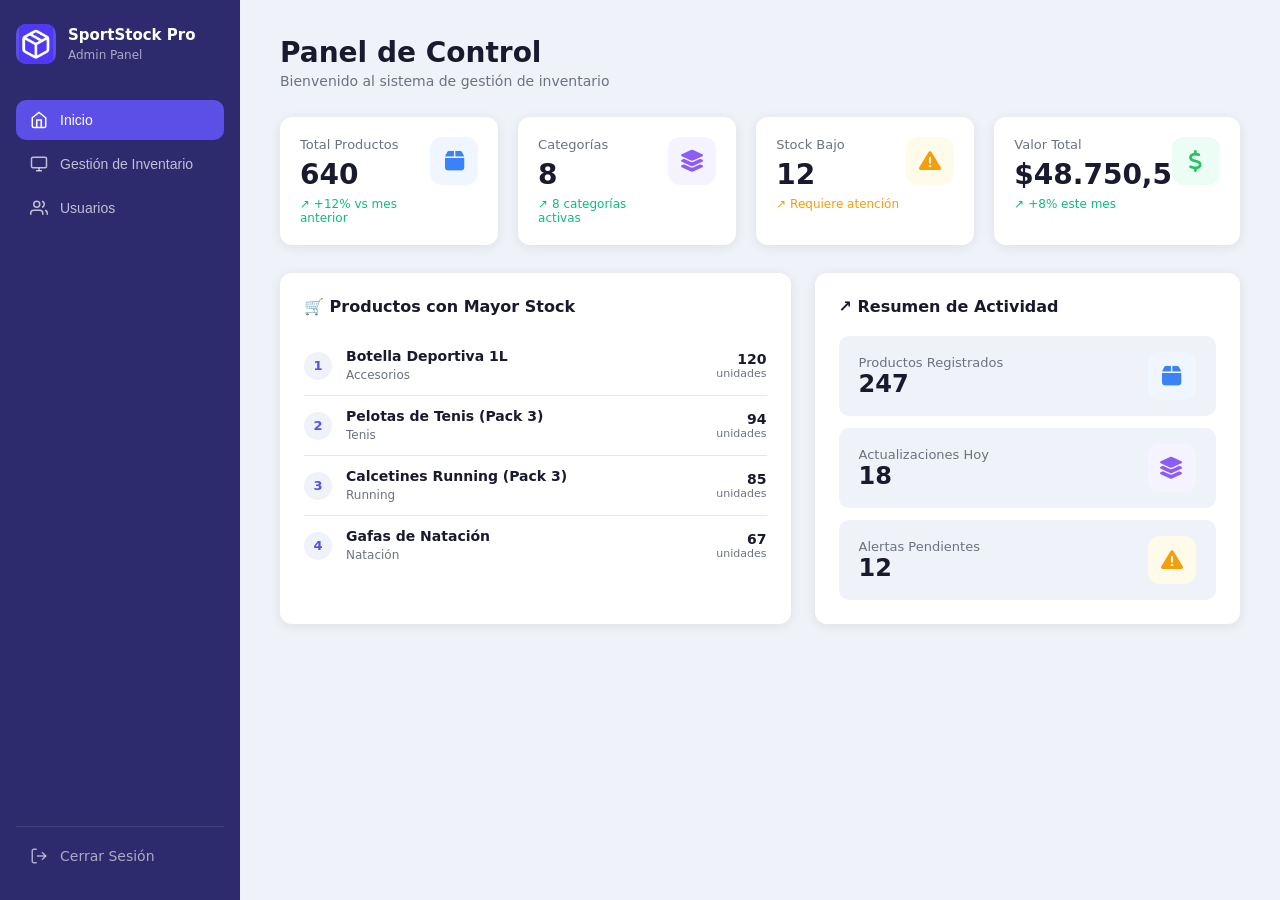
==== daniel proyecto/dashboard.html @ 7822aa2e "Reestructuración total del sistema y esquema de carpetas" ====
<!DOCTYPE html>
<html lang="es">
<head>
  <meta charset="UTF-8" />
  <meta name="viewport" content="width=device-width, initial-scale=1.0" />
  <title>SportStock Pro - Dashboard</title>
  <link rel="stylesheet" href="CSS/styles.css">
  <link rel="stylesheet" href="https://cdnjs.cloudflare.com/ajax/libs/font-awesome/6.5.0/css/all.min.css">
</head>
<body>

<div class="app">

  <!-- SIDEBAR -->
  <aside class="sidebar">
    <div class="sidebar-brand">
      <div class="brand-icon">
        <img src="assets/logo.png" alt="Logo">
      </div>
      <div>
        <h2>SportStock Pro</h2>
        <span>Admin Panel</span>
      </div>
    </div>

    <nav>
      <button class="nav-item active" id="nav-inicio" onclick="showPage('inicio')">
        <svg viewBox="0 0 24 24" fill="none" stroke="currentColor" stroke-width="2"><path d="M3 9l9-7 9 7v11a2 2 0 0 1-2 2H5a2 2 0 0 1-2-2z"/><polyline points="9 22 9 12 15 12 15 22"/></svg>
        Inicio
      </button>
      <button class="nav-item" id="nav-inventario" onclick="showPage('inventario')">
        <svg viewBox="0 0 24 24" fill="none" stroke="currentColor" stroke-width="2"><rect x="2" y="3" width="20" height="14" rx="2"/><line x1="8" y1="21" x2="16" y2="21"/><line x1="12" y1="17" x2="12" y2="21"/></svg>
        Gestión de Inventario
      </button>
      <button class="nav-item" id="nav-usuarios" onclick="showPage('usuarios')">
        <svg viewBox="0 0 24 24" fill="none" stroke="currentColor" stroke-width="2"><path d="M17 21v-2a4 4 0 0 0-4-4H5a4 4 0 0 0-4 4v2"/><circle cx="9" cy="7" r="4"/><path d="M23 21v-2a4 4 0 0 0-3-3.87"/><path d="M16 3.13a4 4 0 0 1 0 7.75"/></svg>
        Usuarios
      </button>
    </nav>

    <a href="index.html" class="sidebar-logout">
      <svg width="18" height="18" viewBox="0 0 24 24" fill="none" stroke="currentColor" stroke-width="2"><path d="M9 21H5a2 2 0 0 1-2-2V5a2 2 0 0 1 2-2h4"/><polyline points="16 17 21 12 16 7"/><line x1="21" y1="12" x2="9" y2="12"/></svg>
      Cerrar Sesión
    </a>
  </aside>

  <!-- MAIN -->
  <main class="main">

    <!-- ======================== PÁGINA: INICIO ======================== -->
    <div class="page active" id="page-inicio">
      <div class="page-header">
        <h1>Panel de Control</h1>
        <p>Bienvenido al sistema de gestión de inventario</p>
      </div>

      <!-- 4 tarjetas de estadísticas -->
      <div class="cards-row">

        <div class="stat-card">
          <div class="info">
            <p>Total Productos</p>
            <h2>640</h2>
            <div class="trend">↗ +12% vs mes anterior</div>
          </div>
          <div class="stat-icon blue">
            <i class="fa-solid fa-box"></i>
          </div>
        </div>

        <div class="stat-card">
          <div class="info">
            <p>Categorías</p>
            <h2>8</h2>
            <div class="trend">↗ 8 categorías activas</div>
          </div>
          <div class="stat-icon purple">
            <i class="fa-solid fa-layer-group"></i>
          </div>
        </div>

        <div class="stat-card">
          <div class="info">
            <p>Stock Bajo</p>
            <h2>12</h2>
            <div class="trend warn">↗ Requiere atención</div>
          </div>
          <div class="stat-icon orange">
            <i class="fa-solid fa-triangle-exclamation"></i>
          </div>
        </div>

        <div class="stat-card">
          <div class="info">
            <p>Valor Total</p>
            <h2>$48.750,5</h2>
            <div class="trend">↗ +8% este mes</div>
          </div>
          <div class="stat-icon green">
            <i class="fa-solid fa-dollar-sign"></i>
          </div>
        </div>

      </div>

      <!-- Parte inferior -->
      <div class="bottom-grid">

        <div class="card">
          <div class="card-title">🛒 Productos con Mayor Stock</div>
          <div class="product-row">
            <div class="rank">1</div>
            <div class="product-info"><strong>Botella Deportiva 1L</strong><span>Accesorios</span></div>
            <div class="product-qty">120<small>unidades</small></div>
          </div>
          <div class="product-row">
            <div class="rank">2</div>
            <div class="product-info"><strong>Pelotas de Tenis (Pack 3)</strong><span>Tenis</span></div>
            <div class="product-qty">94<small>unidades</small></div>
          </div>
          <div class="product-row">
            <div class="rank">3</div>
            <div class="product-info"><strong>Calcetines Running (Pack 3)</strong><span>Running</span></div>
            <div class="product-qty">85<small>unidades</small></div>
          </div>
          <div class="product-row">
            <div class="rank">4</div>
            <div class="product-info"><strong>Gafas de Natación</strong><span>Natación</span></div>
            <div class="product-qty">67<small>unidades</small></div>
          </div>
        </div>

        <div class="card">
          <div class="card-title">↗ Resumen de Actividad</div>
          <div class="activity-item">
            <div>
              <p class="label">Productos Registrados</p>
              <p class="value">247</p>
            </div>
            <div class="stat-icon blue">
              <i class="fa-solid fa-box"></i>
            </div>
          </div>
          <div class="activity-item">
            <div>
              <p class="label">Actualizaciones Hoy</p>
              <p class="value">18</p>
            </div>
            <div class="stat-icon purple">
              <i class="fa-solid fa-layer-group"></i>
            </div>
          </div>
          <div class="activity-item">
            <div>
              <p class="label">Alertas Pendientes</p>
              <p class="value">12</p>
            </div>
            <div class="stat-icon orange">
              <i class="fa-solid fa-triangle-exclamation"></i>
            </div>
          </div>
        </div>

      </div>
    </div>
    <!-- FIN PÁGINA INICIO -->

    <!-- ======================== PÁGINA: INVENTARIO ======================== -->
    <div class="page" id="page-inventario">
      <div class="page-header">
        <h1>Gestión de Inventario</h1>
        <p>Administra todos los productos del almacén deportivo</p>
      </div>

      <div class="toolbar">
        <div class="search-box">
          <svg width="16" height="16" viewBox="0 0 24 24" fill="none" stroke="#9CA3AF" stroke-width="2"><circle cx="11" cy="11" r="8"/><line x1="21" y1="21" x2="16.65" y2="16.65"/></svg>
          <input type="text" id="searchInput" placeholder="Buscar por código, nombre o categoría..." oninput="filterTable()" />
        </div>
        <button class="btn-add" onclick="openModal()">+ Registrar Artículo</button>
      </div>

      <div class="table-wrap">
        <table>
          <thead>
            <tr>
              <th>Código</th>
              <th>Nombre del Artículo</th>
              <th>Categoría</th>
              <th>Cantidad</th>
              <th>Precio</th>
              <th>Acciones</th>
            </tr>
          </thead>
          <tbody id="tableBody"></tbody>
        </table>
        <div class="table-footer" id="tableFooter">Mostrando 12 de 12 productos</div>
      </div>
    </div>
    <!-- FIN PÁGINA INVENTARIO -->

    <!-- ======================== PÁGINA: USUARIOS ======================== -->
    <div class="page" id="page-usuarios">
      <div class="page-header">
        <h1>Gestión de Usuarios</h1>
        <p>Administra los usuarios del sistema</p>
      </div>

      <div class="users-cards">
        <div class="user-stat">
          <div class="info"><p>Total Usuarios</p><h2 id="totalUsuarios">3</h2></div>
          <div class="stat-icon blue"><i class="fa-solid fa-user-group"></i></div>
        </div>
        <div class="user-stat">
          <div class="info"><p>Administradores</p><h2 id="totalAdmins">1</h2></div>
          <div class="stat-icon purple"><i class="fa-solid fa-shield"></i></div>
        </div>
        <div class="user-stat">
          <div class="info"><p>Usuarios Activos</p><h2 id="totalActivos">3</h2></div>
          <div class="stat-icon green"><i class="fa-solid fa-user-plus"></i></div>
        </div>
      </div>

      <div class="user-list-header">
        <h3>Lista de Usuarios</h3>
        <button class="btn-add" onclick="openUserModal()">👤 Agregar Usuario</button>
      </div>

      <div id="userList"></div>
    </div>
    <!-- FIN PÁGINA USUARIOS -->

  </main>
</div>

<!-- MODAL: REGISTRAR / EDITAR PRODUCTO -->
<div class="modal-overlay" id="modalOverlay">
  <div class="modal">
    <h2 id="modalTitle">Registrar Nuevo Artículo</h2>
    <div class="form-group">
      <label>Nombre del Producto <span class="required">*</span></label>
      <input type="text" id="mNombre" placeholder="Ej: Balón de Fútbol Profesional" />
    </div>
    <div class="form-group">
      <label>Categoría <span class="required">*</span></label>
      <select id="mCategoria">
        <option value="">Selecciona una categoría</option>
        <option>Fútbol</option>
        <option>Baloncesto</option>
        <option>Tenis</option>
        <option>Running</option>
        <option>Natación</option>
        <option>Gimnasio</option>
        <option>Ciclismo</option>
        <option>Accesorios</option>
      </select>
    </div>
    <div class="form-row">
      <div class="form-group">
        <label>Cantidad en Stock <span class="required">*</span></label>
        <input type="number" id="mCantidad" placeholder="0" min="0" />
      </div>
      <div class="form-group">
        <label>Precio Unitario <span class="required">*</span></label>
        <input type="number" id="mPrecio" placeholder="$ 0.00" min="0" step="0.01" />
      </div>
    </div>
    <div class="form-group">
      <label>Descripción</label>
      <textarea id="mDesc" placeholder="Describe las características del producto..."></textarea>
      <p class="hint">Opcional: Agrega detalles adicionales sobre el producto</p>
    </div>
    <div class="modal-actions">
      <button class="btn-save" id="btnGuardar" onclick="saveProduct()">Guardar Producto</button>
      <button class="btn-cancel" onclick="closeModal()">Cancelar</button>
    </div>
  </div>
</div>

<!-- MODAL: AGREGAR / EDITAR USUARIO -->
<div class="modal-overlay" id="userModalOverlay">
  <div class="modal">
    <h2 id="userModalTitle">Agregar Nuevo Usuario</h2>
    <div class="form-row">
      <div class="form-group">
        <label>Nombre Completo <span class="required">*</span></label>
        <input type="text" id="uNombre" placeholder="Ej: Ana Torres" />
      </div>
      <div class="form-group">
        <label>Correo Electrónico <span class="required">*</span></label>
        <input type="email" id="uEmail" placeholder="usuario@sportstock.com" />
      </div>
    </div>
    <div class="form-row">
      <div class="form-group">
        <label>Rol <span class="required">*</span></label>
        <select id="uRol">
          <option value="">Selecciona un rol</option>
          <option>Administrador</option>
          <option>Gerente</option>
          <option>Almacenista</option>
        </select>
      </div>
      <div class="form-group">
        <label>Estado <span class="required">*</span></label>
        <select id="uEstado">
          <option value="Activo">Activo</option>
          <option value="Inactivo">Inactivo</option>
        </select>
      </div>
    </div>
    <div class="modal-actions">
      <button class="btn-save" id="btnGuardarUsuario" onclick="saveUser()">Guardar Usuario</button>
      <button class="btn-cancel" onclick="closeUserModal()">Cancelar</button>
    </div>
  </div>
</div>

<!-- MODAL: CONFIRMAR ELIMINACIÓN DE PRODUCTO -->
<div class="modal-overlay" id="deleteModalOverlay">
  <div class="modal" style="max-width:420px; text-align:center;">
    <div style="font-size:48px; margin-bottom:16px;">🗑️</div>
    <h2 style="margin-bottom:8px;">¿Eliminar producto?</h2>
    <p id="deleteProductName" style="color:#6B7280; font-size:14px; margin-bottom:24px;"></p>
    <div class="modal-actions">
      <button class="btn-save" style="background:#EF4444;" onclick="confirmDelete()">Sí, eliminar</button>
      <button class="btn-cancel" onclick="closeDeleteModal()">Cancelar</button>
    </div>
  </div>
</div>

<!-- MODAL: CONFIRMAR ELIMINACIÓN DE USUARIO -->
<div class="modal-overlay" id="deleteUserModalOverlay">
  <div class="modal" style="max-width:420px; text-align:center;">
    <div style="font-size:48px; margin-bottom:16px;">👤</div>
    <h2 style="margin-bottom:8px;">¿Eliminar usuario?</h2>
    <p id="deleteUserName" style="color:#6B7280; font-size:14px; margin-bottom:24px;"></p>
    <div class="modal-actions">
      <button class="btn-save" style="background:#EF4444;" onclick="confirmDeleteUser()">Sí, eliminar</button>
      <button class="btn-cancel" onclick="closeDeleteUserModal()">Cancelar</button>
    </div>
  </div>
</div>

<script>

  const products = [
    { code:'FB001',  name:'Balón de Fútbol Profesional', cat:'Fútbol',     qty:45,  price:29.99  },
    { code:'FB002',  name:'Guantes de Portero',           cat:'Fútbol',     qty:23,  price:34.50  },
    { code:'BB001',  name:'Balón de Baloncesto Spalding', cat:'Baloncesto', qty:31,  price:42.00  },
    { code:'TN001',  name:'Raqueta de Tenis Wilson',      cat:'Tenis',      qty:15,  price:89.99  },
    { code:'RN001',  name:'Zapatillas Running Nike',      cat:'Running',    qty:58,  price:119.99 },
    { code:'NT001',  name:'Gafas de Natación',            cat:'Natación',   qty:67,  price:18.50  },
    { code:'GYM001', name:'Mancuernas 5kg (Par)',         cat:'Gimnasio',   qty:42,  price:24.99  },
    { code:'FB003',  name:'Espinilleras Profesionales',   cat:'Fútbol',     qty:38,  price:15.99  },
    { code:'CY001',  name:'Casco de Ciclismo',            cat:'Ciclismo',   qty:22,  price:54.99  },
    { code:'ACC001', name:'Botella Deportiva 1L',         cat:'Accesorios', qty:120, price:9.99   },
    { code:'RN002',  name:'Calcetines Running (Pack 3)',  cat:'Running',    qty:85,  price:12.50  },
    { code:'TN002',  name:'Pelotas de Tenis (Pack 3)',    cat:'Tenis',      qty:94,  price:8.99   },
  ];

  const users = [
    { name:'Carlos Méndez',  email:'carlos@sportstock.com', rol:'Administrador', estado:'Activo' },
    { name:'María González', email:'maria@sportstock.com',  rol:'Gerente',       estado:'Activo' },
    { name:'Juan Pérez',     email:'juan@sportstock.com',   rol:'Almacenista',   estado:'Activo' },
  ];

  let editProductIndex   = null;
  let editUserIndex      = null;
  let deleteProductIndex = null;
  let deleteUserIndex    = null;

  const catClass = {
    'Fútbol':'futbol', 'Baloncesto':'baloncesto', 'Tenis':'tenis',
    'Running':'running', 'Natación':'natacion', 'Gimnasio':'gimnasio',
    'Ciclismo':'ciclismo', 'Accesorios':'accesorios'
  };

  function qtyClass(q) {
    return q >= 50 ? 'green' : q >= 25 ? 'orange' : 'red';
  }

  function renderTable(data) {
    const tbody = document.getElementById('tableBody');
    tbody.innerHTML = data.map((p, i) => `
      <tr>
        <td class="code">${p.code}</td>
        <td>${p.name}</td>
        <td><span class="badge ${catClass[p.cat] || ''}">${p.cat}</span></td>
        <td><span class="qty ${qtyClass(p.qty)}">${p.qty} unidades</span></td>
        <td class="price">$${p.price.toFixed(2)}</td>
        <td class="actions">
          <button class="btn-icon" title="Editar" onclick="openEditModal(${i})">✏️</button>
          <button class="btn-icon" title="Eliminar" onclick="openDeleteModal(${i})">🗑️</button>
        </td>
      </tr>`).join('');
    document.getElementById('tableFooter').textContent =
      `Mostrando ${data.length} de ${products.length} productos`;
  }

  function filterTable() {
    const q = document.getElementById('searchInput').value.toLowerCase();
    renderTable(products.filter(p =>
      p.code.toLowerCase().includes(q) ||
      p.name.toLowerCase().includes(q) ||
      p.cat.toLowerCase().includes(q)
    ));
  }

  function renderUsers() {
    const list = document.getElementById('userList');
    list.innerHTML = users.map((u, i) => `
      <div class="user-card">
        <div class="avatar">${u.name.charAt(0)}</div>
        <div class="user-info">
          <strong>${u.name}</strong>
          <span>${u.email}</span>
        </div>
        <div class="tags">
          <span class="tag ${u.rol === 'Administrador' ? 'admin' : ''}">${u.rol}</span>
          <span class="tag ${u.estado === 'Activo' ? 'activo' : ''}">${u.estado}</span>
        </div>
        <div class="actions" style="margin-left:auto;">
          <button class="btn-icon" title="Editar usuario" onclick="openEditUserModal(${i})">✏️</button>
          <button class="btn-icon" title="Eliminar usuario" onclick="openDeleteUserModal(${i})">🗑️</button>
        </div>
      </div>`).join('');

    document.getElementById('totalUsuarios').textContent = users.length;
    document.getElementById('totalAdmins').textContent   = users.filter(u => u.rol === 'Administrador').length;
    document.getElementById('totalActivos').textContent  = users.filter(u => u.estado === 'Activo').length;
  }

  function showPage(page) {
    document.querySelectorAll('.page').forEach(p => p.classList.remove('active'));
    document.querySelectorAll('.nav-item').forEach(n => n.classList.remove('active'));
    document.getElementById('page-' + page).classList.add('active');
    document.getElementById('nav-' + page).classList.add('active');
  }

  function openModal() {
    editProductIndex = null;
    document.getElementById('modalTitle').textContent = 'Registrar Nuevo Artículo';
    document.getElementById('btnGuardar').textContent = 'Guardar Producto';
    ['mNombre','mCategoria','mCantidad','mPrecio','mDesc'].forEach(id => {
      document.getElementById(id).value = '';
    });
    document.getElementById('modalOverlay').classList.add('open');
  }

  function openEditModal(index) {
    editProductIndex = index;
    const p = products[index];
    document.getElementById('modalTitle').textContent   = 'Editar Artículo';
    document.getElementById('btnGuardar').textContent   = 'Actualizar Producto';
    document.getElementById('mNombre').value    = p.name;
    document.getElementById('mCategoria').value = p.cat;
    document.getElementById('mCantidad').value  = p.qty;
    document.getElementById('mPrecio').value    = p.price;
    document.getElementById('mDesc').value      = '';
    document.getElementById('modalOverlay').classList.add('open');
  }

  function closeModal() {
    document.getElementById('modalOverlay').classList.remove('open');
    editProductIndex = null;
  }

  function saveProduct() {
    const name  = document.getElementById('mNombre').value.trim();
    const cat   = document.getElementById('mCategoria').value;
    const qty   = parseInt(document.getElementById('mCantidad').value);
    const price = parseFloat(document.getElementById('mPrecio').value);
    if (!name || !cat || isNaN(qty) || isNaN(price)) {
      alert('Por favor completa todos los campos obligatorios.');
      return;
    }
    if (editProductIndex !== null) {
      products[editProductIndex] = { ...products[editProductIndex], name, cat, qty, price };
    } else {
      const code = cat.toUpperCase().substring(0,3) + String(products.length + 1).padStart(3,'0');
      products.push({ code, name, cat, qty, price });
    }
    renderTable(products);
    closeModal();
  }

  function openDeleteModal(index) {
    deleteProductIndex = index;
    document.getElementById('deleteProductName').textContent =
      `"${products[index].name}" será eliminado permanentemente.`;
    document.getElementById('deleteModalOverlay').classList.add('open');
  }

  function closeDeleteModal() {
    document.getElementById('deleteModalOverlay').classList.remove('open');
    deleteProductIndex = null;
  }

  function confirmDelete() {
    if (deleteProductIndex !== null) {
      products.splice(deleteProductIndex, 1);
      renderTable(products);
      closeDeleteModal();
    }
  }

  function openUserModal() {
    editUserIndex = null;
    document.getElementById('userModalTitle').textContent    = 'Agregar Nuevo Usuario';
    document.getElementById('btnGuardarUsuario').textContent = 'Guardar Usuario';
    ['uNombre','uEmail','uRol'].forEach(id => document.getElementById(id).value = '');
    document.getElementById('uEstado').value = 'Activo';
    document.getElementById('userModalOverlay').classList.add('open');
  }

  function openEditUserModal(index) {
    editUserIndex = index;
    const u = users[index];
    document.getElementById('userModalTitle').textContent    = 'Editar Usuario';
    document.getElementById('btnGuardarUsuario').textContent = 'Actualizar Usuario';
    document.getElementById('uNombre').value  = u.name;
    document.getElementById('uEmail').value   = u.email;
    document.getElementById('uRol').value     = u.rol;
    document.getElementById('uEstado').value  = u.estado;
    document.getElementById('userModalOverlay').classList.add('open');
  }

  function closeUserModal() {
    document.getElementById('userModalOverlay').classList.remove('open');
    editUserIndex = null;
  }

  function saveUser() {
    const name   = document.getElementById('uNombre').value.trim();
    const email  = document.getElementById('uEmail').value.trim();
    const rol    = document.getElementById('uRol').value;
    const estado = document.getElementById('uEstado').value;
    if (!name || !email || !rol) {
      alert('Por favor completa todos los campos obligatorios.');
      return;
    }
    if (editUserIndex !== null) {
      users[editUserIndex] = { name, email, rol, estado };
    } else {
      users.push({ name, email, rol, estado });
    }
    renderUsers();
    closeUserModal();
  }

  function openDeleteUserModal(index) {
    deleteUserIndex = index;
    document.getElementById('deleteUserName').textContent =
      `"${users[index].name}" será eliminado permanentemente.`;
    document.getElementById('deleteUserModalOverlay').classList.add('open');
  }

  function closeDeleteUserModal() {
    document.getElementById('deleteUserModalOverlay').classList.remove('open');
    deleteUserIndex = null;
  }

  function confirmDeleteUser() {
    if (deleteUserIndex !== null) {
      users.splice(deleteUserIndex, 1);
      renderUsers();
      closeDeleteUserModal();
    }
  }

  document.getElementById('modalOverlay').addEventListener('click', function(e) {
    if (e.target === this) closeModal();
  });
  document.getElementById('userModalOverlay').addEventListener('click', function(e) {
    if (e.target === this) closeUserModal();
  });
  document.getElementById('deleteModalOverlay').addEventListener('click', function(e) {
    if (e.target === this) closeDeleteModal();
  });
  document.getElementById('deleteUserModalOverlay').addEventListener('click', function(e) {
    if (e.target === this) closeDeleteUserModal();
  });

  renderTable(products);
  renderUsers();

</script>
</body>
</html>
---- daniel proyecto/CSS/styles.css ----
/* ===== VARIABLES ===== */
:root {
  --primary: #5B4FE8;
  --primary-dark: #3D35C0;
  --sidebar-bg: #2D2A6E;
  --bg: #F0F2FA;
  --white: #FFFFFF;
  --text: #1A1A2E;
  --text-muted: #6B7280;
  --border: #E5E7EB;
  --green: #10B981;
  --orange: #F59E0B;
  --red: #EF4444;
  --blue: #3B82F6;
  --purple: #8B5CF6;
  --radius: 12px;
  --shadow: 0 2px 12px rgba(0,0,0,0.08);
}

* { margin: 0; padding: 0; box-sizing: border-box; }

body {
  font-family: 'Segoe UI', system-ui, sans-serif;
  background: var(--bg);
  color: var(--text);
  min-height: 100vh;
  display: flex;
  flex-direction: column;
}

/* ===== LOGIN ===== */
.login-page {
    min-height: 100vh; /* Asegura que use toda la pantalla */
    display: flex;
    flex-direction: column; /* Alinea recuadro y footer en columna */
    justify-content: center; 
    align-items: center;
    background: linear-gradient(135deg, #E8EAFB, #F0F2FA);
    padding: 20px 0; /* Evita que el footer toque los bordes en pantallas pequeñas */
}

.login-card {
    background: var(--white);
    border-radius: 20px;
    padding: 48px 40px 36px;
    width: 100%;
    max-width: 460px;
    box-shadow: 0 8px 40px rgba(91, 79, 232, 0.12);
    text-align: center;
    margin-bottom: 20px; /* Espacio fijo entre el cuadro y el footer */
}

/* --- LOGIN LOGO (Específico para el login) --- */
.login-logo {
    width: 64px;
    height: 64px;
    background-color: var(--primary);
    border-radius: 16px;
    display: flex;
    align-items: center;
    justify-content: center;
    margin: 0 auto 20px;
    overflow: hidden;
}

.login-logo img {
    width: 70%; /* Ajusta el icono dentro del cuadro morado */
    height: 70%;
    object-fit: contain;
}

/* --- SIDEBAR BRAND (Específico para el dashboard) --- */
.brand-icon {
    width: 40px;
    height: 40px;
    display: flex;
    align-items: center;
    justify-content: center;
    overflow: hidden;
}

.brand-icon img {
    width: 100%;
    height: 100%;
    object-fit: contain;
}
-card .subtitle { color: var(--text-muted); font-size: 14px; margin-bottom: 32px; }

.forgot-link {
  display: block;
  margin-top: 16px;
  color: var(--primary);
  font-size: 14px;
  font-weight: 500;
  text-decoration: none;
}
.forgot-link:hover { text-decoration: underline; }

.login-footer {
    text-align: center;
    color: rgba(107, 114, 128, 0.5); /* Marca de agua profesional */
    font-size: 12px;
    font-weight: 400;
    margin-top: 10px;
    padding-bottom: 20px;
    width: 100%;
    letter-spacing: 0.5px;
    pointer-events: none;
}
/* ===== FORMS (shared) ===== */
.form-group { text-align: left; margin-bottom: 20px; }
.form-group label { display: block; font-size: 14px; font-weight: 500; margin-bottom: 8px; }

.form-group input,
.modal .form-group select,
.modal .form-group textarea {
  width: 100%;
  padding: 12px 16px;
  border: 1.5px solid var(--border);
  border-radius: var(--radius);
  font-size: 15px;
  background: #F9FAFB;
  outline: none;
  transition: border-color 0.2s;
  font-family: inherit;
}
.form-group input:focus,
.modal .form-group select:focus,
.modal .form-group textarea:focus { border-color: var(--primary); background: white; }

.modal .form-group label { font-size: 13px; font-weight: 600; margin-bottom: 6px; }
.modal .form-group input,
.modal .form-group select,
.modal .form-group textarea { padding: 11px 14px; font-size: 14px; border-radius: 10px; }
.modal .form-group textarea { resize: vertical; min-height: 100px; }
.modal .form-group .hint { font-size: 12px; color: var(--text-muted); margin-top: 4px; }
.required { color: red; }

/* ===== BUTTONS (shared base) ===== */
.btn-primary, .btn-add, .btn-save {
  display: flex; align-items: center; justify-content: center;
  gap: 8px;
  background: var(--primary);
  color: white;
  border: none;
  border-radius: var(--radius);
  font-size: 14px;
  font-weight: 600;
  cursor: pointer;
  transition: background 0.2s;
  white-space: nowrap;
}
.btn-primary:hover, .btn-add:hover, .btn-save:hover { background: var(--primary-dark); }
.btn-primary { width: 100%; padding: 14px; font-size: 16px; }
.btn-primary:active { transform: scale(0.99); }
.btn-add { padding: 11px 20px; }
.btn-save { flex: 1; padding: 13px; font-size: 15px; }

.btn-cancel {
  flex: 1; padding: 13px;
  background: white; color: var(--text);
  border: 1.5px solid var(--border);
  border-radius: var(--radius);
  font-size: 15px; font-weight: 600;
  cursor: pointer;
  transition: background 0.2s;
}
.btn-cancel:hover { background: #F9FAFB; }

/* ===== DASHBOARD LAYOUT ===== */
.app { display: flex; min-height: 100vh; }

/* SIDEBAR */
.sidebar {
  width: 240px;
  background: var(--sidebar-bg);
  color: white;
  display: flex;
  flex-direction: column;
  padding: 24px 16px;
  position: fixed;
  top: 0; left: 0; bottom: 0;
  z-index: 100;
}

.sidebar-brand {
  display: flex; align-items: center; gap: 12px;
  margin-bottom: 36px;
}
.sidebar-brand .brand-icon {
  width: 40px; height: 40px;
  background: var(--primary);
  border-radius: 10px;
  display: flex; align-items: center; justify-content: center;
  font-size: 18px;
}
.sidebar-brand h2 { font-size: 15px; font-weight: 700; }
.sidebar-brand span { font-size: 12px; opacity: 0.6; }

.sidebar nav { flex: 1; }

.nav-item {
  display: flex; align-items: center; gap: 12px;
  padding: 11px 14px;
  border-radius: 10px;
  color: rgba(255,255,255,0.7);
  text-decoration: none;
  font-size: 14px; font-weight: 500;
  cursor: pointer;
  transition: all 0.2s;
  margin-bottom: 4px;
  border: none; background: none;
  width: 100%; text-align: left;
}
.nav-item:hover { background: rgba(255,255,255,0.1); color: white; }
.nav-item.active { background: var(--primary); color: white; }
.nav-item svg { width: 18px; height: 18px; flex-shrink: 0; }

.sidebar-logout {
  display: flex; align-items: center; gap: 12px;
  padding: 11px 14px;
  color: rgba(255,255,255,0.6);
  font-size: 14px; cursor: pointer;
  border-top: 1px solid rgba(255,255,255,0.1);
  padding-top: 20px; margin-top: 8px;
  text-decoration: none;
  transition: color 0.2s;
}
.sidebar-logout:hover { color: white; }

/* MAIN */
.main { margin-left: 240px; flex: 1; padding: 36px 40px; }

.page-header { margin-bottom: 28px; }
.page-header h1 { font-size: 28px; font-weight: 700; }
.page-header p { color: var(--text-muted); font-size: 14px; margin-top: 4px; }

/* ===== STAT CARDS (shared) ===== */
.cards-row {
  display: grid;
  grid-template-columns: repeat(4, 1fr);
  gap: 20px;
  margin-bottom: 28px;
}

.users-cards {
  display: grid;
  grid-template-columns: repeat(3, 1fr);
  gap: 20px;
  margin-bottom: 28px;
}

.stat-card, .user-stat {
  background: white;
  border-radius: var(--radius);
  padding: 20px;
  box-shadow: var(--shadow);
  display: flex;
  justify-content: space-between;
  align-items: center;
}
.stat-card { align-items: flex-start; }

.stat-card .info p, .user-stat .info p { font-size: 13px; color: var(--text-muted); margin-bottom: 6px; }
.stat-card .info h2, .user-stat .info h2 { font-size: 28px; font-weight: 700; }
.stat-card .info .trend { font-size: 12px; color: var(--green); margin-top: 6px; }
.stat-card .info .trend.warn { color: var(--orange); }

.stat-icon {
  width: 48px;
  height: 48px;
  border-radius: 12px;
  display: flex;
  align-items: center;
  justify-content: center;
  font-size: 22px;
  flex-shrink: 0;
}

.stat-icon.blue   { background: #EFF6FF; color: var(--blue); }
.stat-icon.purple { background: #F5F3FF; color: var(--purple); }
.stat-icon.orange { background: #FFFBEB; color: var(--orange); }
.stat-icon.green  { background: #ECFDF5; color: #22c55e; }



/* ===== BOTTOM GRID ===== */
.bottom-grid {
  display: grid;
  grid-template-columns: 1.2fr 1fr;
  gap: 24px;
}

.card {
  background: white;
  border-radius: var(--radius);
  padding: 24px;
  box-shadow: var(--shadow);
}

.card-title {
  display: flex; align-items: center; gap: 8px;
  font-size: 16px; font-weight: 600;
  margin-bottom: 20px;
  color: var(--text);
}

.product-row {
  display: flex; align-items: center;
  padding: 12px 0;
  border-bottom: 1px solid var(--border);
}
.product-row:last-child { border-bottom: none; }

.rank {
  width: 28px; height: 28px;
  background: var(--bg);
  border-radius: 50%;
  display: flex; align-items: center; justify-content: center;
  font-size: 13px; font-weight: 600;
  color: var(--primary);
  margin-right: 14px; flex-shrink: 0;
}

.product-info { flex: 1; }
.product-info strong { font-size: 14px; font-weight: 600; display: block; }
.product-info span  { font-size: 12px; color: var(--text-muted); }

.product-qty { font-size: 14px; font-weight: 600; text-align: right; }
.product-qty small { display: block; color: var(--text-muted); font-size: 11px; font-weight: 400; }

/* ACTIVITY */
.activity-item {
  background: var(--bg);
  border-radius: 10px;
  padding: 16px 20px;
  margin-bottom: 12px;
  display: flex; align-items: center; justify-content: space-between;
}
.activity-item:last-child { margin-bottom: 0; }
.activity-item .label { font-size: 13px; color: var(--text-muted); }
.activity-item .value { font-size: 24px; font-weight: 700; }
.activity-icon { font-size: 24px; }

/* ===== INVENTORY PAGE ===== */
.toolbar {
  display: flex; align-items: center; justify-content: space-between;
  margin-bottom: 24px; gap: 16px;
}

.search-box {
  display: flex; align-items: center;
  background: white;
  border: 1.5px solid var(--border);
  border-radius: var(--radius);
  padding: 10px 16px; gap: 10px;
  flex: 1; max-width: 480px;
  box-shadow: var(--shadow);
}
.search-box input {
  border: none; outline: none;
  font-size: 14px; background: transparent;
  width: 100%; color: var(--text-muted);
}

/* TABLE */
.table-wrap {
  background: white;
  border-radius: var(--radius);
  box-shadow: var(--shadow);
  overflow: hidden;
}

table { width: 100%; border-collapse: collapse; }
thead th {
  padding: 14px 20px;
  text-align: left;
  font-size: 13px; font-weight: 600;
  color: var(--text-muted);
  border-bottom: 1px solid var(--border);
  background: #FAFAFA;
}
tbody td {
  padding: 14px 20px;
  font-size: 14px;
  border-bottom: 1px solid var(--border);
}
tbody tr:last-child td { border-bottom: none; }
tbody tr:hover { background: #FAFBFF; }

.code { font-weight: 700; font-size: 13px; }

.badge {
  display: inline-block;
  padding: 4px 12px;
  border-radius: 20px;
  font-size: 12px; font-weight: 500;
  background: #EFF6FF; color: var(--blue);
}
.badge.futbol     { background: #ECFDF5; color: #059669; }
.badge.baloncesto { background: #FEF3C7; color: #D97706; }
.badge.tenis      { background: #F5F3FF; color: #7C3AED; }
.badge.running    { background: #FFF7ED; color: #EA580C; }
.badge.natacion   { background: #EFF6FF; color: #2563EB; }
.badge.gimnasio   { background: #FCE7F3; color: #DB2777; }
.badge.ciclismo   { background: #F0FDF4; color: #16A34A; }
.badge.accesorios { background: #F5F5F5; color: #6B7280; }

.qty { font-weight: 600; }
.qty.green  { color: var(--green); }
.qty.orange { color: var(--orange); }
.qty.red    { color: var(--red); }

.price { font-weight: 600; }

.actions { display: flex; gap: 10px; }
.btn-icon {
  background: none; border: none; cursor: pointer;
  font-size: 16px; padding: 4px;
  transition: opacity 0.2s; color: var(--text-muted);
}
.btn-icon:hover { opacity: 0.6; }

.table-footer {
  padding: 14px 20px;
  font-size: 13px; color: var(--text-muted);
  background: white;
  border-top: 1px solid var(--border);
  border-radius: 0 0 var(--radius) var(--radius);
}

/* ===== USERS PAGE ===== */
.user-list-header {
  display: flex; align-items: center; justify-content: space-between;
  margin-bottom: 16px;
}
.user-list-header h3 { font-size: 16px; font-weight: 600; }

.user-card {
  background: white;
  border-radius: var(--radius);
  padding: 20px 24px;
  box-shadow: var(--shadow);
  display: flex; align-items: center; gap: 16px;
  margin-bottom: 12px;
}

.avatar {
  width: 44px; height: 44px;
  border-radius: 50%;
  background: #E0E7FF;
  display: flex; align-items: center; justify-content: center;
  font-size: 16px; font-weight: 700;
  color: var(--primary); flex-shrink: 0;
}

.user-info { flex: 1; }
.user-info strong { font-size: 15px; font-weight: 600; display: block; }
.user-info span   { font-size: 13px; color: var(--text-muted); }

.tags { display: flex; gap: 8px; }

.tag {
  padding: 4px 12px;
  border-radius: 20px;
  font-size: 12px; font-weight: 500;
  background: #F3F4F6; color: var(--text-muted);
}
.tag.admin  { background: #EFF6FF; color: var(--blue); }
.tag.activo { background: #ECFDF5; color: var(--green); border: 1px solid #D1FAE5; }

/* ===== MODAL ===== */
.modal-overlay {
  display: none;
  position: fixed; inset: 0;
  background: rgba(0,0,0,0.4);
  z-index: 200;
  align-items: flex-start; justify-content: center;
  padding: 40px 20px;
  overflow-y: auto;
}
.modal-overlay.open { display: flex; }

.modal {
  background: white;
  border-radius: 16px;
  padding: 32px; width: 100%; max-width: 680px;
  box-shadow: 0 20px 60px rgba(0,0,0,0.15);
  margin: auto;
}
.modal h2 { font-size: 20px; font-weight: 700; margin-bottom: 24px; }

.form-row { display: grid; grid-template-columns: 1fr 1fr; gap: 16px; }
.modal-actions { display: flex; gap: 12px; margin-top: 24px; }

/* ===== PAGES ===== */
.page { display: none; }
.page.active { display: block; }


/* Este es el código que le da forma cuadrada y redondeada a la caja del icono */
.icon-box {
    width: 48px;
    height: 48px;
    display: flex;
    align-items: center;
    justify-content: center;
    overflow: hidden;
    border-radius: 12px; /* Esto es lo que hace que sea redondeado */
}

/* Este es el código que ajusta el tamaño de la imagen dentro */
.icon-box img {
    width: 60%; 
    height: 60%;
    object-fit: contain;
}
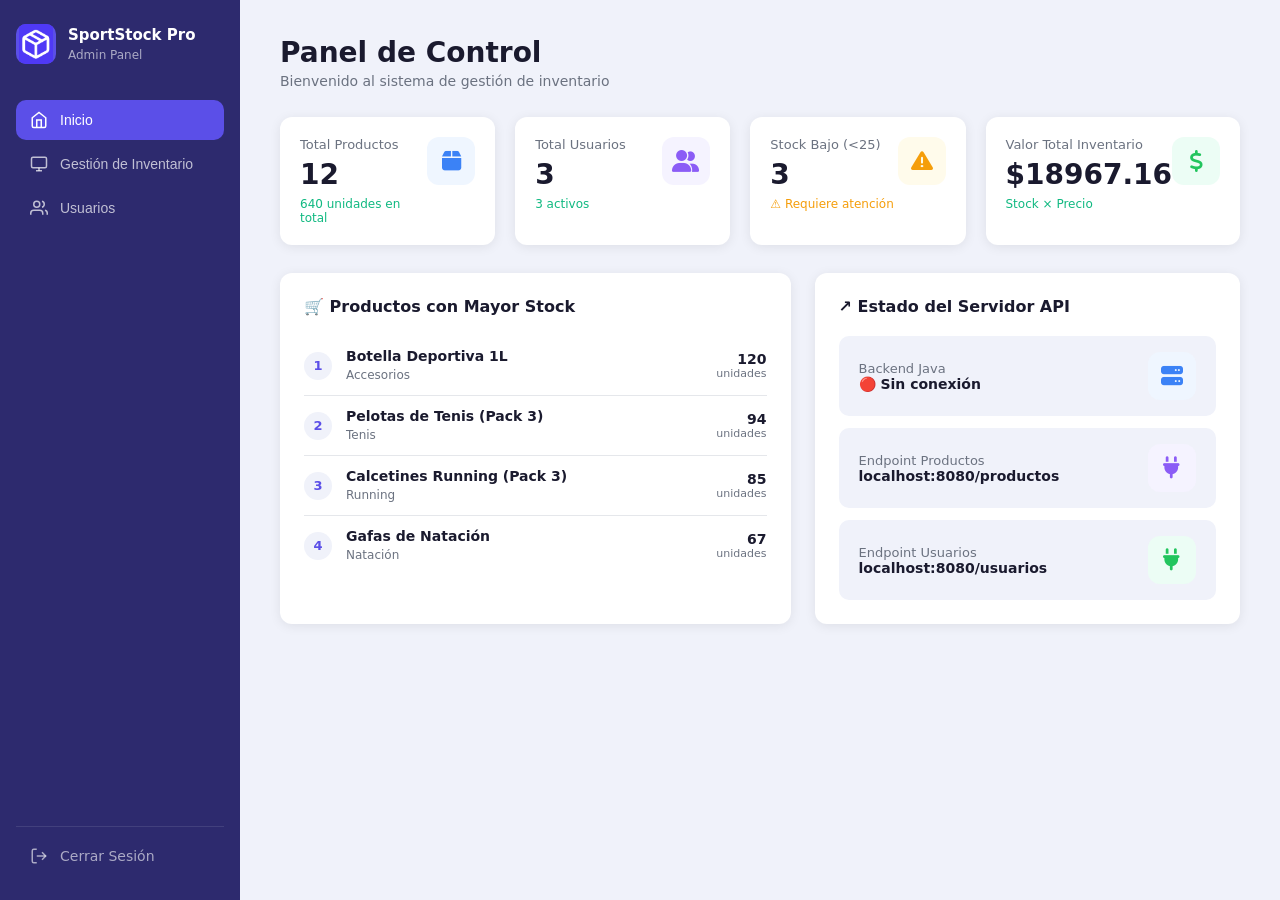
==== commit 1a1794d5: "Frontend actualizado: conexion API, datos quemados, CRUD completo" ====
--- a/daniel proyecto/dashboard.html
+++ b/daniel proyecto/dashboard.html
@@ -54,116 +54,76 @@
         <p>Bienvenido al sistema de gestión de inventario</p>
       </div>
 
-      <!-- 4 tarjetas de estadísticas -->
       <div class="cards-row">
-
         <div class="stat-card">
           <div class="info">
             <p>Total Productos</p>
-            <h2>640</h2>
-            <div class="trend">↗ +12% vs mes anterior</div>
+            <h2 id="statTotalProductos">—</h2>
+            <div class="trend" id="statStockTotal">Cargando...</div>
           </div>
-          <div class="stat-icon blue">
-            <i class="fa-solid fa-box"></i>
-          </div>
+          <div class="stat-icon blue"><i class="fa-solid fa-box"></i></div>
         </div>
 
         <div class="stat-card">
           <div class="info">
-            <p>Categorías</p>
-            <h2>8</h2>
-            <div class="trend">↗ 8 categorías activas</div>
+            <p>Total Usuarios</p>
+            <h2 id="statTotalUsuarios">—</h2>
+            <div class="trend" id="statUsuariosActivos">Cargando...</div>
           </div>
-          <div class="stat-icon purple">
-            <i class="fa-solid fa-layer-group"></i>
-          </div>
+          <div class="stat-icon purple"><i class="fa-solid fa-user-group"></i></div>
         </div>
 
         <div class="stat-card">
           <div class="info">
-            <p>Stock Bajo</p>
-            <h2>12</h2>
-            <div class="trend warn">↗ Requiere atención</div>
+            <p>Stock Bajo (&lt;25)</p>
+            <h2 id="statStockBajo">—</h2>
+            <div class="trend warn" id="statStockBajoTxt">Cargando...</div>
           </div>
-          <div class="stat-icon orange">
-            <i class="fa-solid fa-triangle-exclamation"></i>
-          </div>
+          <div class="stat-icon orange"><i class="fa-solid fa-triangle-exclamation"></i></div>
         </div>
 
         <div class="stat-card">
           <div class="info">
-            <p>Valor Total</p>
-            <h2>$48.750,5</h2>
-            <div class="trend">↗ +8% este mes</div>
+            <p>Valor Total Inventario</p>
+            <h2 id="statValorTotal">—</h2>
+            <div class="trend">Stock × Precio</div>
           </div>
-          <div class="stat-icon green">
-            <i class="fa-solid fa-dollar-sign"></i>
-          </div>
-        </div>
-
-      </div>
-
-      <!-- Parte inferior -->
+          <div class="stat-icon green"><i class="fa-solid fa-dollar-sign"></i></div>
+        </div>
+      </div>
+
       <div class="bottom-grid">
-
         <div class="card">
           <div class="card-title">🛒 Productos con Mayor Stock</div>
-          <div class="product-row">
-            <div class="rank">1</div>
-            <div class="product-info"><strong>Botella Deportiva 1L</strong><span>Accesorios</span></div>
-            <div class="product-qty">120<small>unidades</small></div>
-          </div>
-          <div class="product-row">
-            <div class="rank">2</div>
-            <div class="product-info"><strong>Pelotas de Tenis (Pack 3)</strong><span>Tenis</span></div>
-            <div class="product-qty">94<small>unidades</small></div>
-          </div>
-          <div class="product-row">
-            <div class="rank">3</div>
-            <div class="product-info"><strong>Calcetines Running (Pack 3)</strong><span>Running</span></div>
-            <div class="product-qty">85<small>unidades</small></div>
-          </div>
-          <div class="product-row">
-            <div class="rank">4</div>
-            <div class="product-info"><strong>Gafas de Natación</strong><span>Natación</span></div>
-            <div class="product-qty">67<small>unidades</small></div>
-          </div>
+          <div id="topProductos"><p style="color:#9CA3AF;padding:16px;">Cargando...</p></div>
         </div>
 
         <div class="card">
-          <div class="card-title">↗ Resumen de Actividad</div>
+          <div class="card-title">↗ Estado del Servidor API</div>
           <div class="activity-item">
             <div>
-              <p class="label">Productos Registrados</p>
-              <p class="value">247</p>
+              <p class="label">Backend Java</p>
+              <p class="value" id="apiStatus" style="font-size:14px;">Verificando...</p>
             </div>
-            <div class="stat-icon blue">
-              <i class="fa-solid fa-box"></i>
-            </div>
+            <div class="stat-icon blue"><i class="fa-solid fa-server"></i></div>
           </div>
           <div class="activity-item">
             <div>
-              <p class="label">Actualizaciones Hoy</p>
-              <p class="value">18</p>
+              <p class="label">Endpoint Productos</p>
+              <p class="value" style="font-size:14px;">localhost:8080/productos</p>
             </div>
-            <div class="stat-icon purple">
-              <i class="fa-solid fa-layer-group"></i>
-            </div>
+            <div class="stat-icon purple"><i class="fa-solid fa-plug"></i></div>
           </div>
           <div class="activity-item">
             <div>
-              <p class="label">Alertas Pendientes</p>
-              <p class="value">12</p>
+              <p class="label">Endpoint Usuarios</p>
+              <p class="value" style="font-size:14px;">localhost:8080/usuarios</p>
             </div>
-            <div class="stat-icon orange">
-              <i class="fa-solid fa-triangle-exclamation"></i>
-            </div>
+            <div class="stat-icon green"><i class="fa-solid fa-plug"></i></div>
           </div>
         </div>
-
-      </div>
-    </div>
-    <!-- FIN PÁGINA INICIO -->
+      </div>
+    </div>
 
     <!-- ======================== PÁGINA: INVENTARIO ======================== -->
     <div class="page" id="page-inventario">
@@ -175,29 +135,33 @@
       <div class="toolbar">
         <div class="search-box">
           <svg width="16" height="16" viewBox="0 0 24 24" fill="none" stroke="#9CA3AF" stroke-width="2"><circle cx="11" cy="11" r="8"/><line x1="21" y1="21" x2="16.65" y2="16.65"/></svg>
-          <input type="text" id="searchInput" placeholder="Buscar por código, nombre o categoría..." oninput="filterTable()" />
+          <input type="text" id="searchInput" placeholder="Buscar por ID, nombre o categoría..." oninput="filterTable()" />
         </div>
         <button class="btn-add" onclick="openModal()">+ Registrar Artículo</button>
       </div>
+
+      <!-- Banner de estado de conexión -->
+      <div id="apiBanner" style="display:none; padding:10px 16px; border-radius:10px; margin-bottom:12px; font-size:13px;"></div>
 
       <div class="table-wrap">
         <table>
           <thead>
             <tr>
-              <th>Código</th>
+              <th>ID</th>
               <th>Nombre del Artículo</th>
               <th>Categoría</th>
-              <th>Cantidad</th>
+              <th>Stock</th>
               <th>Precio</th>
               <th>Acciones</th>
             </tr>
           </thead>
-          <tbody id="tableBody"></tbody>
+          <tbody id="tableBody">
+            <tr><td colspan="6" style="text-align:center;color:#9CA3AF;padding:32px;">Cargando productos...</td></tr>
+          </tbody>
         </table>
-        <div class="table-footer" id="tableFooter">Mostrando 12 de 12 productos</div>
-      </div>
-    </div>
-    <!-- FIN PÁGINA INVENTARIO -->
+        <div class="table-footer" id="tableFooter"></div>
+      </div>
+    </div>
 
     <!-- ======================== PÁGINA: USUARIOS ======================== -->
     <div class="page" id="page-usuarios">
@@ -208,15 +172,15 @@
 
       <div class="users-cards">
         <div class="user-stat">
-          <div class="info"><p>Total Usuarios</p><h2 id="totalUsuarios">3</h2></div>
+          <div class="info"><p>Total Usuarios</p><h2 id="totalUsuarios">—</h2></div>
           <div class="stat-icon blue"><i class="fa-solid fa-user-group"></i></div>
         </div>
         <div class="user-stat">
-          <div class="info"><p>Administradores</p><h2 id="totalAdmins">1</h2></div>
+          <div class="info"><p>Administradores</p><h2 id="totalAdmins">—</h2></div>
           <div class="stat-icon purple"><i class="fa-solid fa-shield"></i></div>
         </div>
         <div class="user-stat">
-          <div class="info"><p>Usuarios Activos</p><h2 id="totalActivos">3</h2></div>
+          <div class="info"><p>Usuarios Activos</p><h2 id="totalActivos">—</h2></div>
           <div class="stat-icon green"><i class="fa-solid fa-user-plus"></i></div>
         </div>
       </div>
@@ -226,9 +190,8 @@
         <button class="btn-add" onclick="openUserModal()">👤 Agregar Usuario</button>
       </div>
 
-      <div id="userList"></div>
-    </div>
-    <!-- FIN PÁGINA USUARIOS -->
+      <div id="userList"><p style="color:#9CA3AF;padding:16px;">Cargando usuarios...</p></div>
+    </div>
 
   </main>
 </div>
@@ -245,14 +208,9 @@
       <label>Categoría <span class="required">*</span></label>
       <select id="mCategoria">
         <option value="">Selecciona una categoría</option>
-        <option>Fútbol</option>
-        <option>Baloncesto</option>
-        <option>Tenis</option>
-        <option>Running</option>
-        <option>Natación</option>
-        <option>Gimnasio</option>
-        <option>Ciclismo</option>
-        <option>Accesorios</option>
+        <option>Fútbol</option><option>Baloncesto</option><option>Tenis</option>
+        <option>Running</option><option>Natación</option><option>Gimnasio</option>
+        <option>Ciclismo</option><option>Accesorios</option>
       </select>
     </div>
     <div class="form-row">
@@ -296,9 +254,7 @@
         <label>Rol <span class="required">*</span></label>
         <select id="uRol">
           <option value="">Selecciona un rol</option>
-          <option>Administrador</option>
-          <option>Gerente</option>
-          <option>Almacenista</option>
+          <option>Administrador</option><option>Gerente</option><option>Almacenista</option>
         </select>
       </div>
       <div class="form-group">
@@ -316,12 +272,12 @@
   </div>
 </div>
 
-<!-- MODAL: CONFIRMAR ELIMINACIÓN DE PRODUCTO -->
+<!-- MODAL: CONFIRMAR ELIMINACIÓN PRODUCTO -->
 <div class="modal-overlay" id="deleteModalOverlay">
-  <div class="modal" style="max-width:420px; text-align:center;">
-    <div style="font-size:48px; margin-bottom:16px;">🗑️</div>
+  <div class="modal" style="max-width:420px;text-align:center;">
+    <div style="font-size:48px;margin-bottom:16px;">🗑️</div>
     <h2 style="margin-bottom:8px;">¿Eliminar producto?</h2>
-    <p id="deleteProductName" style="color:#6B7280; font-size:14px; margin-bottom:24px;"></p>
+    <p id="deleteProductName" style="color:#6B7280;font-size:14px;margin-bottom:24px;"></p>
     <div class="modal-actions">
       <button class="btn-save" style="background:#EF4444;" onclick="confirmDelete()">Sí, eliminar</button>
       <button class="btn-cancel" onclick="closeDeleteModal()">Cancelar</button>
@@ -329,12 +285,12 @@
   </div>
 </div>
 
-<!-- MODAL: CONFIRMAR ELIMINACIÓN DE USUARIO -->
+<!-- MODAL: CONFIRMAR ELIMINACIÓN USUARIO -->
 <div class="modal-overlay" id="deleteUserModalOverlay">
-  <div class="modal" style="max-width:420px; text-align:center;">
-    <div style="font-size:48px; margin-bottom:16px;">👤</div>
+  <div class="modal" style="max-width:420px;text-align:center;">
+    <div style="font-size:48px;margin-bottom:16px;">👤</div>
     <h2 style="margin-bottom:8px;">¿Eliminar usuario?</h2>
-    <p id="deleteUserName" style="color:#6B7280; font-size:14px; margin-bottom:24px;"></p>
+    <p id="deleteUserName" style="color:#6B7280;font-size:14px;margin-bottom:24px;"></p>
     <div class="modal-actions">
       <button class="btn-save" style="background:#EF4444;" onclick="confirmDeleteUser()">Sí, eliminar</button>
       <button class="btn-cancel" onclick="closeDeleteUserModal()">Cancelar</button>
@@ -343,248 +299,495 @@
 </div>
 
 <script>
-
-  const products = [
-    { code:'FB001',  name:'Balón de Fútbol Profesional', cat:'Fútbol',     qty:45,  price:29.99  },
-    { code:'FB002',  name:'Guantes de Portero',           cat:'Fútbol',     qty:23,  price:34.50  },
-    { code:'BB001',  name:'Balón de Baloncesto Spalding', cat:'Baloncesto', qty:31,  price:42.00  },
-    { code:'TN001',  name:'Raqueta de Tenis Wilson',      cat:'Tenis',      qty:15,  price:89.99  },
-    { code:'RN001',  name:'Zapatillas Running Nike',      cat:'Running',    qty:58,  price:119.99 },
-    { code:'NT001',  name:'Gafas de Natación',            cat:'Natación',   qty:67,  price:18.50  },
-    { code:'GYM001', name:'Mancuernas 5kg (Par)',         cat:'Gimnasio',   qty:42,  price:24.99  },
-    { code:'FB003',  name:'Espinilleras Profesionales',   cat:'Fútbol',     qty:38,  price:15.99  },
-    { code:'CY001',  name:'Casco de Ciclismo',            cat:'Ciclismo',   qty:22,  price:54.99  },
-    { code:'ACC001', name:'Botella Deportiva 1L',         cat:'Accesorios', qty:120, price:9.99   },
-    { code:'RN002',  name:'Calcetines Running (Pack 3)',  cat:'Running',    qty:85,  price:12.50  },
-    { code:'TN002',  name:'Pelotas de Tenis (Pack 3)',    cat:'Tenis',      qty:94,  price:8.99   },
-  ];
-
-  const users = [
-    { name:'Carlos Méndez',  email:'carlos@sportstock.com', rol:'Administrador', estado:'Activo' },
-    { name:'María González', email:'maria@sportstock.com',  rol:'Gerente',       estado:'Activo' },
-    { name:'Juan Pérez',     email:'juan@sportstock.com',   rol:'Almacenista',   estado:'Activo' },
-  ];
-
-  let editProductIndex   = null;
-  let editUserIndex      = null;
-  let deleteProductIndex = null;
-  let deleteUserIndex    = null;
-
-  const catClass = {
-    'Fútbol':'futbol', 'Baloncesto':'baloncesto', 'Tenis':'tenis',
-    'Running':'running', 'Natación':'natacion', 'Gimnasio':'gimnasio',
-    'Ciclismo':'ciclismo', 'Accesorios':'accesorios'
-  };
-
-  function qtyClass(q) {
-    return q >= 50 ? 'green' : q >= 25 ? 'orange' : 'red';
-  }
-
-  function renderTable(data) {
-    const tbody = document.getElementById('tableBody');
-    tbody.innerHTML = data.map((p, i) => `
-      <tr>
-        <td class="code">${p.code}</td>
-        <td>${p.name}</td>
-        <td><span class="badge ${catClass[p.cat] || ''}">${p.cat}</span></td>
-        <td><span class="qty ${qtyClass(p.qty)}">${p.qty} unidades</span></td>
-        <td class="price">$${p.price.toFixed(2)}</td>
-        <td class="actions">
-          <button class="btn-icon" title="Editar" onclick="openEditModal(${i})">✏️</button>
-          <button class="btn-icon" title="Eliminar" onclick="openDeleteModal(${i})">🗑️</button>
-        </td>
-      </tr>`).join('');
-    document.getElementById('tableFooter').textContent =
-      `Mostrando ${data.length} de ${products.length} productos`;
-  }
-
-  function filterTable() {
-    const q = document.getElementById('searchInput').value.toLowerCase();
-    renderTable(products.filter(p =>
-      p.code.toLowerCase().includes(q) ||
-      p.name.toLowerCase().includes(q) ||
-      p.cat.toLowerCase().includes(q)
-    ));
-  }
-
-  function renderUsers() {
-    const list = document.getElementById('userList');
-    list.innerHTML = users.map((u, i) => `
+// ============================================================
+//  CONFIGURACIÓN
+// ============================================================
+const API = 'http://localhost:8080';
+
+// ============================================================
+//  DATOS QUEMADOS (siempre visibles aunque el backend esté apagado)
+// ============================================================
+const PRODUCTOS_BASE = [
+  { id:'L001', nombre:'Balón de Fútbol Profesional',  categoria:'Fútbol',     stock:45,  precio:29.99,  descripcion:'' },
+  { id:'L002', nombre:'Guantes de Portero',           categoria:'Fútbol',     stock:23,  precio:34.50,  descripcion:'' },
+  { id:'L003', nombre:'Balón de Baloncesto Spalding', categoria:'Baloncesto', stock:31,  precio:42.00,  descripcion:'' },
+  { id:'L004', nombre:'Raqueta de Tenis Wilson',      categoria:'Tenis',      stock:15,  precio:89.99,  descripcion:'' },
+  { id:'L005', nombre:'Zapatillas Running Nike',      categoria:'Running',    stock:58,  precio:119.99, descripcion:'' },
+  { id:'L006', nombre:'Gafas de Natación',            categoria:'Natación',   stock:67,  precio:18.50,  descripcion:'' },
+  { id:'L007', nombre:'Mancuernas 5kg (Par)',         categoria:'Gimnasio',   stock:42,  precio:24.99,  descripcion:'' },
+  { id:'L008', nombre:'Espinilleras Profesionales',   categoria:'Fútbol',     stock:38,  precio:15.99,  descripcion:'' },
+  { id:'L009', nombre:'Casco de Ciclismo',            categoria:'Ciclismo',   stock:22,  precio:54.99,  descripcion:'' },
+  { id:'L010', nombre:'Botella Deportiva 1L',         categoria:'Accesorios', stock:120, precio:9.99,   descripcion:'' },
+  { id:'L011', nombre:'Calcetines Running (Pack 3)',  categoria:'Running',    stock:85,  precio:12.50,  descripcion:'' },
+  { id:'L012', nombre:'Pelotas de Tenis (Pack 3)',    categoria:'Tenis',      stock:94,  precio:8.99,   descripcion:'' },
+];
+
+const USUARIOS_BASE = [
+  { id:'U001', nombre:'Carlos Méndez',  correo:'carlos@sportstock.com', rol:'Administrador', estado:'Activo' },
+  { id:'U002', nombre:'María González', correo:'maria@sportstock.com',  rol:'Gerente',       estado:'Activo' },
+  { id:'U003', nombre:'Juan Pérez',     correo:'juan@sportstock.com',   rol:'Almacenista',   estado:'Activo' },
+];
+
+// ============================================================
+//  ESTADO GLOBAL
+// ============================================================
+let products = [];   // datos quemados + los del backend
+let users    = [];
+let apiOnline = false;
+
+let editProductId   = null;
+let editUserId      = null;
+let deleteProductId = null;
+let deleteUserId    = null;
+
+// ============================================================
+//  HELPERS
+// ============================================================
+async function apiFetch(path, options = {}) {
+  const res = await fetch(API + path, {
+    headers: { 'Content-Type': 'application/json' },
+    ...options
+  });
+  if (res.status === 204) return null;
+  const text = await res.text();
+  if (!res.ok) throw new Error(text || `Error ${res.status}`);
+  return text ? JSON.parse(text) : null;
+}
+
+// ============================================================
+//  INICIALIZACIÓN
+// ============================================================
+document.addEventListener('DOMContentLoaded', async () => {
+  await Promise.all([loadProductos(), loadUsuarios()]);
+  updateDashboard();
+});
+
+// ============================================================
+//  PRODUCTOS — CARGA
+//  Siempre arranca con los datos quemados.
+//  Si el backend responde, se agregan sus registros al final.
+// ============================================================
+async function loadProductos() {
+  // 1. Cargar datos quemados inmediatamente
+  products = [...PRODUCTOS_BASE];
+
+  try {
+    const apiData = await apiFetch('/productos');
+    apiOnline = true;
+    // Agregar al final los productos creados desde el backend
+    // (evitar duplicar los quemados comparando por nombre+categoria)
+    apiData.forEach(ap => {
+      const yaExiste = products.some(
+        p => p.nombre === ap.nombre && p.categoria === ap.categoria
+      );
+      if (!yaExiste) products.push(ap);
+    });
+    showBanner(true, products.length, PRODUCTOS_BASE.length);
+  } catch {
+    apiOnline = false;
+    showBanner(false, products.length, PRODUCTOS_BASE.length);
+  }
+
+  renderTable(products);
+}
+
+function showBanner(online, total, base) {
+  const b = document.getElementById('apiBanner');
+  b.style.display = 'block';
+  if (online) {
+    b.style.background = '#D1FAE5';
+    b.style.color = '#065F46';
+    b.textContent = `✅ Conectado al servidor Java. Mostrando ${base} productos base + ${total - base} del backend.`;
+  } else {
+    b.style.background = '#FEF3C7';
+    b.style.color = '#92400E';
+    b.textContent = `⚠️ Backend no disponible. Mostrando ${base} productos base en modo local.`;
+  }
+  const st = document.getElementById('apiStatus');
+  if (st) st.textContent = online ? '🟢 En línea' : '🔴 Sin conexión';
+}
+
+// ============================================================
+//  RENDER TABLA PRODUCTOS
+// ============================================================
+const catClass = {
+  'Fútbol':'futbol','Baloncesto':'baloncesto','Tenis':'tenis',
+  'Running':'running','Natación':'natacion','Gimnasio':'gimnasio',
+  'Ciclismo':'ciclismo','Accesorios':'accesorios'
+};
+function qtyClass(q) { return q >= 50 ? 'green' : q >= 25 ? 'orange' : 'red'; }
+
+function renderTable(data) {
+  const tbody = document.getElementById('tableBody');
+  if (!data || data.length === 0) {
+    tbody.innerHTML = '<tr><td colspan="6" style="text-align:center;color:#9CA3AF;padding:32px;">No hay productos registrados.</td></tr>';
+    document.getElementById('tableFooter').textContent = 'Sin productos';
+    return;
+  }
+  tbody.innerHTML = data.map(p => `
+    <tr>
+      <td class="code">${p.id}</td>
+      <td>${p.nombre}</td>
+      <td><span class="badge ${catClass[p.categoria] || ''}">${p.categoria || '—'}</span></td>
+      <td><span class="qty ${qtyClass(p.stock)}">${p.stock} unidades</span></td>
+      <td class="price">$${Number(p.precio).toFixed(2)}</td>
+      <td class="actions">
+        <button class="btn-icon" title="Editar" onclick="openEditModal('${p.id}')">✏️</button>
+        <button class="btn-icon" title="Eliminar" onclick="openDeleteModal('${p.id}')">🗑️</button>
+      </td>
+    </tr>`).join('');
+  document.getElementById('tableFooter').textContent =
+    `Mostrando ${data.length} de ${products.length} productos`;
+}
+
+function filterTable() {
+  const q = document.getElementById('searchInput').value.toLowerCase();
+  renderTable(products.filter(p =>
+    String(p.id).toLowerCase().includes(q) ||
+    (p.nombre || '').toLowerCase().includes(q) ||
+    (p.categoria || '').toLowerCase().includes(q)
+  ));
+}
+
+// ============================================================
+//  MODAL PRODUCTO
+// ============================================================
+function openModal() {
+  editProductId = null;
+  document.getElementById('modalTitle').textContent = 'Registrar Nuevo Artículo';
+  document.getElementById('btnGuardar').textContent = 'Guardar Producto';
+  ['mNombre','mCategoria','mCantidad','mPrecio','mDesc'].forEach(id =>
+    document.getElementById(id).value = '');
+  document.getElementById('modalOverlay').classList.add('open');
+}
+
+function openEditModal(id) {
+  const p = products.find(x => String(x.id) === String(id));
+  if (!p) return;
+  editProductId = id;
+  document.getElementById('modalTitle').textContent = 'Editar Artículo';
+  document.getElementById('btnGuardar').textContent = 'Actualizar Producto';
+  document.getElementById('mNombre').value    = p.nombre;
+  document.getElementById('mCategoria').value = p.categoria || '';
+  document.getElementById('mCantidad').value  = p.stock;
+  document.getElementById('mPrecio').value    = p.precio;
+  document.getElementById('mDesc').value      = p.descripcion || '';
+  document.getElementById('modalOverlay').classList.add('open');
+}
+
+function closeModal() {
+  document.getElementById('modalOverlay').classList.remove('open');
+  editProductId = null;
+}
+
+// ============================================================
+//  GUARDAR PRODUCTO
+// ============================================================
+async function saveProduct() {
+  const nombre      = document.getElementById('mNombre').value.trim();
+  const categoria   = document.getElementById('mCategoria').value;
+  const stock       = parseInt(document.getElementById('mCantidad').value);
+  const precio      = parseFloat(document.getElementById('mPrecio').value);
+  const descripcion = document.getElementById('mDesc').value.trim();
+
+  if (!nombre || !categoria || isNaN(stock) || isNaN(precio)) {
+    alert('Por favor completa todos los campos obligatorios.');
+    return;
+  }
+
+  const body = { nombre, categoria, stock, precio, descripcion };
+
+  if (editProductId !== null) {
+    // ---- EDITAR ----
+    const esLocal = String(editProductId).startsWith('L');
+    if (esLocal) {
+      // Producto quemado: editar solo en memoria
+      products = products.map(p =>
+        String(p.id) === String(editProductId)
+          ? { ...p, nombre, categoria, stock, precio, descripcion }
+          : p
+      );
+    } else {
+      // Producto del backend: PUT a la API
+      try {
+        const updated = await apiFetch(`/productos/${editProductId}`, {
+          method: 'PUT', body: JSON.stringify(body)
+        });
+        products = products.map(p =>
+          String(p.id) === String(editProductId) ? updated : p
+        );
+      } catch (err) {
+        // Si falla la API, editar igualmente en memoria
+        products = products.map(p =>
+          String(p.id) === String(editProductId)
+            ? { ...p, nombre, categoria, stock, precio, descripcion }
+            : p
+        );
+      }
+    }
+  } else {
+    // ---- CREAR ----
+    if (apiOnline) {
+      try {
+        const created = await apiFetch('/productos', {
+          method: 'POST', body: JSON.stringify(body)
+        });
+        products.push(created);
+      } catch {
+        // Si falla, agregar localmente con ID temporal
+        const tmpId = 'L' + String(Date.now()).slice(-4);
+        products.push({ id: tmpId, nombre, categoria, stock, precio, descripcion });
+      }
+    } else {
+      // Sin backend: agregar con ID local
+      const tmpId = 'L' + String(Date.now()).slice(-4);
+      products.push({ id: tmpId, nombre, categoria, stock, precio, descripcion });
+    }
+  }
+
+  renderTable(products);
+  updateDashboard();
+  closeModal();
+}
+
+// ============================================================
+//  ELIMINAR PRODUCTO
+// ============================================================
+function openDeleteModal(id) {
+  deleteProductId = id;
+  const p = products.find(x => String(x.id) === String(id));
+  document.getElementById('deleteProductName').textContent =
+    `"${p ? p.nombre : ''}" será eliminado permanentemente.`;
+  document.getElementById('deleteModalOverlay').classList.add('open');
+}
+function closeDeleteModal() {
+  document.getElementById('deleteModalOverlay').classList.remove('open');
+  deleteProductId = null;
+}
+async function confirmDelete() {
+  if (deleteProductId === null) return;
+  const esLocal = String(deleteProductId).startsWith('L');
+  if (!esLocal && apiOnline) {
+    try {
+      await apiFetch(`/productos/${deleteProductId}`, { method: 'DELETE' });
+    } catch { /* si falla, se elimina igual de la vista */ }
+  }
+  products = products.filter(p => String(p.id) !== String(deleteProductId));
+  renderTable(products);
+  updateDashboard();
+  closeDeleteModal();
+}
+
+// ============================================================
+//  USUARIOS — CARGA
+// ============================================================
+async function loadUsuarios() {
+  users = [...USUARIOS_BASE];
+
+  try {
+    const apiData = await apiFetch('/usuarios');
+    apiData.forEach(au => {
+      const yaExiste = users.some(
+        u => u.correo === au.correo
+      );
+      if (!yaExiste) users.push(au);
+    });
+  } catch { /* sin backend, solo datos quemados */ }
+
+  renderUsers();
+}
+
+// ============================================================
+//  RENDER USUARIOS
+// ============================================================
+function renderUsers() {
+  const list = document.getElementById('userList');
+  if (!users || users.length === 0) {
+    list.innerHTML = '<p style="color:#9CA3AF;padding:16px;">No hay usuarios registrados.</p>';
+  } else {
+    list.innerHTML = users.map(u => `
       <div class="user-card">
-        <div class="avatar">${u.name.charAt(0)}</div>
+        <div class="avatar">${u.nombre.charAt(0)}</div>
         <div class="user-info">
-          <strong>${u.name}</strong>
-          <span>${u.email}</span>
+          <strong>${u.nombre}</strong>
+          <span>${u.correo}</span>
         </div>
         <div class="tags">
-          <span class="tag ${u.rol === 'Administrador' ? 'admin' : ''}">${u.rol}</span>
-          <span class="tag ${u.estado === 'Activo' ? 'activo' : ''}">${u.estado}</span>
+          <span class="tag ${u.rol === 'Administrador' ? 'admin' : ''}">${u.rol || '—'}</span>
+          <span class="tag ${u.estado === 'Activo' ? 'activo' : ''}">${u.estado || '—'}</span>
         </div>
         <div class="actions" style="margin-left:auto;">
-          <button class="btn-icon" title="Editar usuario" onclick="openEditUserModal(${i})">✏️</button>
-          <button class="btn-icon" title="Eliminar usuario" onclick="openDeleteUserModal(${i})">🗑️</button>
+          <button class="btn-icon" title="Editar" onclick="openEditUserModal('${u.id}')">✏️</button>
+          <button class="btn-icon" title="Eliminar" onclick="openDeleteUserModal('${u.id}')">🗑️</button>
         </div>
       </div>`).join('');
-
-    document.getElementById('totalUsuarios').textContent = users.length;
-    document.getElementById('totalAdmins').textContent   = users.filter(u => u.rol === 'Administrador').length;
-    document.getElementById('totalActivos').textContent  = users.filter(u => u.estado === 'Activo').length;
-  }
-
-  function showPage(page) {
-    document.querySelectorAll('.page').forEach(p => p.classList.remove('active'));
-    document.querySelectorAll('.nav-item').forEach(n => n.classList.remove('active'));
-    document.getElementById('page-' + page).classList.add('active');
-    document.getElementById('nav-' + page).classList.add('active');
-  }
-
-  function openModal() {
-    editProductIndex = null;
-    document.getElementById('modalTitle').textContent = 'Registrar Nuevo Artículo';
-    document.getElementById('btnGuardar').textContent = 'Guardar Producto';
-    ['mNombre','mCategoria','mCantidad','mPrecio','mDesc'].forEach(id => {
-      document.getElementById(id).value = '';
-    });
-    document.getElementById('modalOverlay').classList.add('open');
-  }
-
-  function openEditModal(index) {
-    editProductIndex = index;
-    const p = products[index];
-    document.getElementById('modalTitle').textContent   = 'Editar Artículo';
-    document.getElementById('btnGuardar').textContent   = 'Actualizar Producto';
-    document.getElementById('mNombre').value    = p.name;
-    document.getElementById('mCategoria').value = p.cat;
-    document.getElementById('mCantidad').value  = p.qty;
-    document.getElementById('mPrecio').value    = p.price;
-    document.getElementById('mDesc').value      = '';
-    document.getElementById('modalOverlay').classList.add('open');
-  }
-
-  function closeModal() {
-    document.getElementById('modalOverlay').classList.remove('open');
-    editProductIndex = null;
-  }
-
-  function saveProduct() {
-    const name  = document.getElementById('mNombre').value.trim();
-    const cat   = document.getElementById('mCategoria').value;
-    const qty   = parseInt(document.getElementById('mCantidad').value);
-    const price = parseFloat(document.getElementById('mPrecio').value);
-    if (!name || !cat || isNaN(qty) || isNaN(price)) {
-      alert('Por favor completa todos los campos obligatorios.');
-      return;
+  }
+  document.getElementById('totalUsuarios').textContent = users.length;
+  document.getElementById('totalAdmins').textContent   = users.filter(u => u.rol === 'Administrador').length;
+  document.getElementById('totalActivos').textContent  = users.filter(u => u.estado === 'Activo').length;
+}
+
+// ============================================================
+//  MODAL USUARIO
+// ============================================================
+function openUserModal() {
+  editUserId = null;
+  document.getElementById('userModalTitle').textContent    = 'Agregar Nuevo Usuario';
+  document.getElementById('btnGuardarUsuario').textContent = 'Guardar Usuario';
+  ['uNombre','uEmail','uRol'].forEach(id => document.getElementById(id).value = '');
+  document.getElementById('uEstado').value = 'Activo';
+  document.getElementById('userModalOverlay').classList.add('open');
+}
+
+function openEditUserModal(id) {
+  const u = users.find(x => String(x.id) === String(id));
+  if (!u) return;
+  editUserId = id;
+  document.getElementById('userModalTitle').textContent    = 'Editar Usuario';
+  document.getElementById('btnGuardarUsuario').textContent = 'Actualizar Usuario';
+  document.getElementById('uNombre').value  = u.nombre;
+  document.getElementById('uEmail').value   = u.correo;
+  document.getElementById('uRol').value     = u.rol || '';
+  document.getElementById('uEstado').value  = u.estado || 'Activo';
+  document.getElementById('userModalOverlay').classList.add('open');
+}
+
+function closeUserModal() {
+  document.getElementById('userModalOverlay').classList.remove('open');
+  editUserId = null;
+}
+
+// ============================================================
+//  GUARDAR USUARIO
+// ============================================================
+async function saveUser() {
+  const nombre = document.getElementById('uNombre').value.trim();
+  const correo = document.getElementById('uEmail').value.trim();
+  const rol    = document.getElementById('uRol').value;
+  const estado = document.getElementById('uEstado').value;
+
+  if (!nombre || !correo) {
+    alert('Nombre y correo son obligatorios.');
+    return;
+  }
+
+  const body = { nombre, correo, rol, estado };
+
+  if (editUserId !== null) {
+    const esLocal = String(editUserId).startsWith('U');
+    if (esLocal) {
+      users = users.map(u =>
+        String(u.id) === String(editUserId)
+          ? { ...u, nombre, correo, rol, estado }
+          : u
+      );
+    } else {
+      try {
+        const updated = await apiFetch(`/usuarios/${editUserId}`, {
+          method: 'PUT', body: JSON.stringify(body)
+        });
+        users = users.map(u =>
+          String(u.id) === String(editUserId) ? updated : u
+        );
+      } catch {
+        users = users.map(u =>
+          String(u.id) === String(editUserId)
+            ? { ...u, nombre, correo, rol, estado }
+            : u
+        );
+      }
     }
-    if (editProductIndex !== null) {
-      products[editProductIndex] = { ...products[editProductIndex], name, cat, qty, price };
+  } else {
+    if (apiOnline) {
+      try {
+        const created = await apiFetch('/usuarios', {
+          method: 'POST', body: JSON.stringify(body)
+        });
+        users.push(created);
+      } catch {
+        const tmpId = 'U' + String(Date.now()).slice(-4);
+        users.push({ id: tmpId, nombre, correo, rol, estado });
+      }
     } else {
-      const code = cat.toUpperCase().substring(0,3) + String(products.length + 1).padStart(3,'0');
-      products.push({ code, name, cat, qty, price });
+      const tmpId = 'U' + String(Date.now()).slice(-4);
+      users.push({ id: tmpId, nombre, correo, rol, estado });
     }
-    renderTable(products);
-    closeModal();
-  }
-
-  function openDeleteModal(index) {
-    deleteProductIndex = index;
-    document.getElementById('deleteProductName').textContent =
-      `"${products[index].name}" será eliminado permanentemente.`;
-    document.getElementById('deleteModalOverlay').classList.add('open');
-  }
-
-  function closeDeleteModal() {
-    document.getElementById('deleteModalOverlay').classList.remove('open');
-    deleteProductIndex = null;
-  }
-
-  function confirmDelete() {
-    if (deleteProductIndex !== null) {
-      products.splice(deleteProductIndex, 1);
-      renderTable(products);
-      closeDeleteModal();
-    }
-  }
-
-  function openUserModal() {
-    editUserIndex = null;
-    document.getElementById('userModalTitle').textContent    = 'Agregar Nuevo Usuario';
-    document.getElementById('btnGuardarUsuario').textContent = 'Guardar Usuario';
-    ['uNombre','uEmail','uRol'].forEach(id => document.getElementById(id).value = '');
-    document.getElementById('uEstado').value = 'Activo';
-    document.getElementById('userModalOverlay').classList.add('open');
-  }
-
-  function openEditUserModal(index) {
-    editUserIndex = index;
-    const u = users[index];
-    document.getElementById('userModalTitle').textContent    = 'Editar Usuario';
-    document.getElementById('btnGuardarUsuario').textContent = 'Actualizar Usuario';
-    document.getElementById('uNombre').value  = u.name;
-    document.getElementById('uEmail').value   = u.email;
-    document.getElementById('uRol').value     = u.rol;
-    document.getElementById('uEstado').value  = u.estado;
-    document.getElementById('userModalOverlay').classList.add('open');
-  }
-
-  function closeUserModal() {
-    document.getElementById('userModalOverlay').classList.remove('open');
-    editUserIndex = null;
-  }
-
-  function saveUser() {
-    const name   = document.getElementById('uNombre').value.trim();
-    const email  = document.getElementById('uEmail').value.trim();
-    const rol    = document.getElementById('uRol').value;
-    const estado = document.getElementById('uEstado').value;
-    if (!name || !email || !rol) {
-      alert('Por favor completa todos los campos obligatorios.');
-      return;
-    }
-    if (editUserIndex !== null) {
-      users[editUserIndex] = { name, email, rol, estado };
-    } else {
-      users.push({ name, email, rol, estado });
-    }
-    renderUsers();
-    closeUserModal();
-  }
-
-  function openDeleteUserModal(index) {
-    deleteUserIndex = index;
-    document.getElementById('deleteUserName').textContent =
-      `"${users[index].name}" será eliminado permanentemente.`;
-    document.getElementById('deleteUserModalOverlay').classList.add('open');
-  }
-
-  function closeDeleteUserModal() {
-    document.getElementById('deleteUserModalOverlay').classList.remove('open');
-    deleteUserIndex = null;
-  }
-
-  function confirmDeleteUser() {
-    if (deleteUserIndex !== null) {
-      users.splice(deleteUserIndex, 1);
-      renderUsers();
-      closeDeleteUserModal();
-    }
-  }
-
-  document.getElementById('modalOverlay').addEventListener('click', function(e) {
-    if (e.target === this) closeModal();
+  }
+
+  renderUsers();
+  updateDashboard();
+  closeUserModal();
+}
+
+// ============================================================
+//  ELIMINAR USUARIO
+// ============================================================
+function openDeleteUserModal(id) {
+  deleteUserId = id;
+  const u = users.find(x => String(x.id) === String(id));
+  document.getElementById('deleteUserName').textContent =
+    `"${u ? u.nombre : ''}" será eliminado permanentemente.`;
+  document.getElementById('deleteUserModalOverlay').classList.add('open');
+}
+function closeDeleteUserModal() {
+  document.getElementById('deleteUserModalOverlay').classList.remove('open');
+  deleteUserId = null;
+}
+async function confirmDeleteUser() {
+  if (deleteUserId === null) return;
+  const esLocal = String(deleteUserId).startsWith('U');
+  if (!esLocal && apiOnline) {
+    try {
+      await apiFetch(`/usuarios/${deleteUserId}`, { method: 'DELETE' });
+    } catch { /* eliminar igual de la vista */ }
+  }
+  users = users.filter(u => String(u.id) !== String(deleteUserId));
+  renderUsers();
+  updateDashboard();
+  closeDeleteUserModal();
+}
+
+// ============================================================
+//  DASHBOARD — ESTADÍSTICAS EN TIEMPO REAL
+// ============================================================
+function updateDashboard() {
+  const totalStock = products.reduce((s, p) => s + Number(p.stock), 0);
+  const bajo       = products.filter(p => Number(p.stock) < 25).length;
+  const valor      = products.reduce((s, p) => s + (Number(p.stock) * Number(p.precio)), 0);
+  const top        = [...products].sort((a, b) => Number(b.stock) - Number(a.stock)).slice(0, 4);
+
+  document.getElementById('statTotalProductos').textContent  = products.length;
+  document.getElementById('statStockTotal').textContent      = `${totalStock} unidades en total`;
+  document.getElementById('statTotalUsuarios').textContent   = users.length;
+  document.getElementById('statUsuariosActivos').textContent = `${users.filter(u => u.estado === 'Activo').length} activos`;
+  document.getElementById('statStockBajo').textContent       = bajo;
+  document.getElementById('statStockBajoTxt').textContent    = bajo > 0 ? '⚠️ Requiere atención' : '✅ Stock saludable';
+  document.getElementById('statValorTotal').textContent      = '$' + valor.toFixed(2);
+
+  document.getElementById('topProductos').innerHTML = top.map((p, i) => `
+    <div class="product-row">
+      <div class="rank">${i + 1}</div>
+      <div class="product-info"><strong>${p.nombre}</strong><span>${p.categoria || '—'}</span></div>
+      <div class="product-qty">${p.stock}<small>unidades</small></div>
+    </div>`).join('');
+}
+
+// ============================================================
+//  NAVEGACIÓN
+// ============================================================
+function showPage(page) {
+  document.querySelectorAll('.page').forEach(p => p.classList.remove('active'));
+  document.querySelectorAll('.nav-item').forEach(n => n.classList.remove('active'));
+  document.getElementById('page-' + page).classList.add('active');
+  document.getElementById('nav-' + page).classList.add('active');
+}
+
+// Cerrar modales al hacer clic fuera
+['modalOverlay','userModalOverlay','deleteModalOverlay','deleteUserModalOverlay'].forEach(id => {
+  document.getElementById(id).addEventListener('click', function(e) {
+    if (e.target === this) this.classList.remove('open');
   });
-  document.getElementById('userModalOverlay').addEventListener('click', function(e) {
-    if (e.target === this) closeUserModal();
-  });
-  document.getElementById('deleteModalOverlay').addEventListener('click', function(e) {
-    if (e.target === this) closeDeleteModal();
-  });
-  document.getElementById('deleteUserModalOverlay').addEventListener('click', function(e) {
-    if (e.target === this) closeDeleteUserModal();
-  });
-
-  renderTable(products);
-  renderUsers();
-
+});
 </script>
 </body>
-</html>+</html>
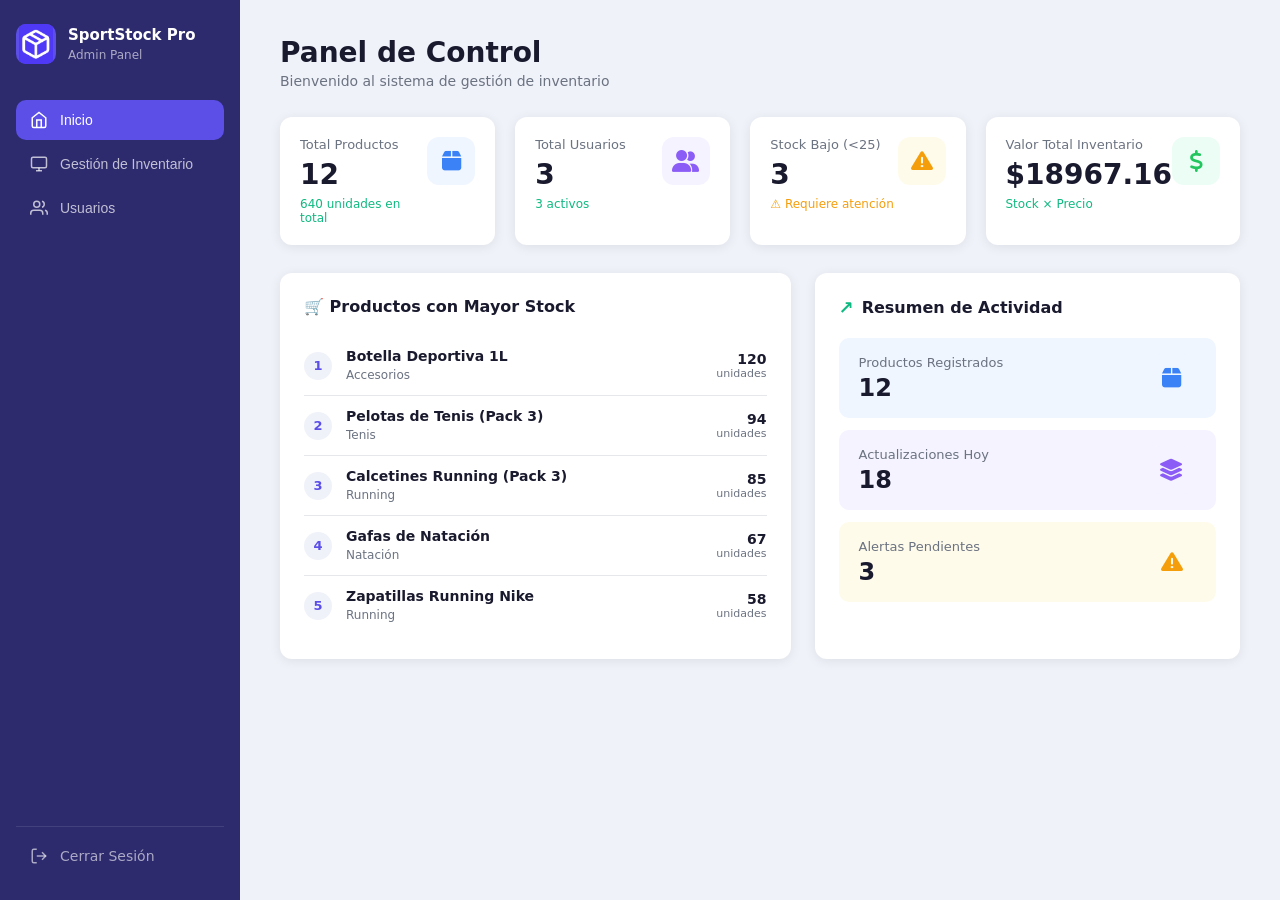
==== commit 62d8f205: "Actualizacion del proyecto SportStock Pro" ====
--- a/daniel proyecto/dashboard.html
+++ b/daniel proyecto/dashboard.html
@@ -1,30 +1,23 @@
 <!DOCTYPE html>
 <html lang="es">
 <head>
-  <meta charset="UTF-8" />
-  <meta name="viewport" content="width=device-width, initial-scale=1.0" />
+  <meta charset="UTF-8"/>
+  <meta name="viewport" content="width=device-width, initial-scale=1.0"/>
   <title>SportStock Pro - Dashboard</title>
   <link rel="stylesheet" href="CSS/styles.css">
   <link rel="stylesheet" href="https://cdnjs.cloudflare.com/ajax/libs/font-awesome/6.5.0/css/all.min.css">
 </head>
 <body>
-
 <div class="app">
 
   <!-- SIDEBAR -->
   <aside class="sidebar">
     <div class="sidebar-brand">
-      <div class="brand-icon">
-        <img src="assets/logo.png" alt="Logo">
-      </div>
-      <div>
-        <h2>SportStock Pro</h2>
-        <span>Admin Panel</span>
-      </div>
-    </div>
-
+      <div class="brand-icon"><img src="assets/logo.png" alt="Logo"></div>
+      <div><h2>SportStock Pro</h2><span>Admin Panel</span></div>
+    </div>
     <nav>
-      <button class="nav-item active" id="nav-inicio" onclick="showPage('inicio')">
+      <button class="nav-item active" id="nav-inicio"     onclick="showPage('inicio')">
         <svg viewBox="0 0 24 24" fill="none" stroke="currentColor" stroke-width="2"><path d="M3 9l9-7 9 7v11a2 2 0 0 1-2 2H5a2 2 0 0 1-2-2z"/><polyline points="9 22 9 12 15 12 15 22"/></svg>
         Inicio
       </button>
@@ -37,7 +30,6 @@
         Usuarios
       </button>
     </nav>
-
     <a href="index.html" class="sidebar-logout">
       <svg width="18" height="18" viewBox="0 0 24 24" fill="none" stroke="currentColor" stroke-width="2"><path d="M9 21H5a2 2 0 0 1-2-2V5a2 2 0 0 1 2-2h4"/><polyline points="16 17 21 12 16 7"/><line x1="21" y1="12" x2="9" y2="12"/></svg>
       Cerrar Sesión
@@ -47,162 +39,126 @@
   <!-- MAIN -->
   <main class="main">
 
-    <!-- ======================== PÁGINA: INICIO ======================== -->
+    <!-- INICIO -->
     <div class="page active" id="page-inicio">
       <div class="page-header">
         <h1>Panel de Control</h1>
         <p>Bienvenido al sistema de gestión de inventario</p>
       </div>
-
       <div class="cards-row">
         <div class="stat-card">
-          <div class="info">
-            <p>Total Productos</p>
-            <h2 id="statTotalProductos">—</h2>
-            <div class="trend" id="statStockTotal">Cargando...</div>
-          </div>
+          <div class="info"><p>Total Productos</p><h2 id="statTotalProductos">—</h2><div class="trend" id="statStockTotal">Cargando...</div></div>
           <div class="stat-icon blue"><i class="fa-solid fa-box"></i></div>
         </div>
-
         <div class="stat-card">
-          <div class="info">
-            <p>Total Usuarios</p>
-            <h2 id="statTotalUsuarios">—</h2>
-            <div class="trend" id="statUsuariosActivos">Cargando...</div>
-          </div>
+          <div class="info"><p>Total Usuarios</p><h2 id="statTotalUsuarios">—</h2><div class="trend" id="statUsuariosActivos">Cargando...</div></div>
           <div class="stat-icon purple"><i class="fa-solid fa-user-group"></i></div>
         </div>
-
         <div class="stat-card">
-          <div class="info">
-            <p>Stock Bajo (&lt;25)</p>
-            <h2 id="statStockBajo">—</h2>
-            <div class="trend warn" id="statStockBajoTxt">Cargando...</div>
-          </div>
+          <div class="info"><p>Stock Bajo (&lt;25)</p><h2 id="statStockBajo">—</h2><div class="trend warn" id="statStockBajoTxt">Cargando...</div></div>
           <div class="stat-icon orange"><i class="fa-solid fa-triangle-exclamation"></i></div>
         </div>
-
         <div class="stat-card">
-          <div class="info">
-            <p>Valor Total Inventario</p>
-            <h2 id="statValorTotal">—</h2>
-            <div class="trend">Stock × Precio</div>
-          </div>
+          <div class="info"><p>Valor Total Inventario</p><h2 id="statValorTotal">—</h2><div class="trend">Stock × Precio</div></div>
           <div class="stat-icon green"><i class="fa-solid fa-dollar-sign"></i></div>
         </div>
       </div>
-
       <div class="bottom-grid">
+
+        <!-- Productos con Mayor Stock -->
         <div class="card">
           <div class="card-title">🛒 Productos con Mayor Stock</div>
           <div id="topProductos"><p style="color:#9CA3AF;padding:16px;">Cargando...</p></div>
         </div>
 
+        <!-- ✅ NUEVA TARJETA: Resumen de Actividad (igual a Figma) -->
         <div class="card">
-          <div class="card-title">↗ Estado del Servidor API</div>
-          <div class="activity-item">
+          <div class="card-title">
+            <span style="color:#10B981; font-size:18px;">↗</span> Resumen de Actividad
+          </div>
+
+          <!-- Productos Registrados — fondo azul -->
+          <div class="activity-item activity-blue">
             <div>
-              <p class="label">Backend Java</p>
-              <p class="value" id="apiStatus" style="font-size:14px;">Verificando...</p>
+              <p class="label">Productos Registrados</p>
+              <p class="value" id="actProductos">—</p>
             </div>
-            <div class="stat-icon blue"><i class="fa-solid fa-server"></i></div>
+            <div class="stat-icon blue"><i class="fa-solid fa-box"></i></div>
           </div>
-          <div class="activity-item">
+
+          <!-- Actualizaciones Hoy — fondo morado -->
+          <div class="activity-item activity-purple">
             <div>
-              <p class="label">Endpoint Productos</p>
-              <p class="value" style="font-size:14px;">localhost:8080/productos</p>
+              <p class="label">Actualizaciones Hoy</p>
+              <p class="value" id="actActualizaciones">18</p>
             </div>
-            <div class="stat-icon purple"><i class="fa-solid fa-plug"></i></div>
+            <div class="stat-icon purple"><i class="fa-solid fa-layer-group"></i></div>
           </div>
-          <div class="activity-item">
+
+          <!-- Alertas Pendientes — fondo amarillo -->
+          <div class="activity-item activity-orange">
             <div>
-              <p class="label">Endpoint Usuarios</p>
-              <p class="value" style="font-size:14px;">localhost:8080/usuarios</p>
+              <p class="label">Alertas Pendientes</p>
+              <p class="value" id="actAlertas">—</p>
             </div>
-            <div class="stat-icon green"><i class="fa-solid fa-plug"></i></div>
+            <div class="stat-icon orange"><i class="fa-solid fa-triangle-exclamation"></i></div>
           </div>
         </div>
-      </div>
-    </div>
-
-    <!-- ======================== PÁGINA: INVENTARIO ======================== -->
+
+      </div>
+    </div>
+
+    <!-- INVENTARIO -->
     <div class="page" id="page-inventario">
       <div class="page-header">
         <h1>Gestión de Inventario</h1>
         <p>Administra todos los productos del almacén deportivo</p>
       </div>
-
       <div class="toolbar">
         <div class="search-box">
           <svg width="16" height="16" viewBox="0 0 24 24" fill="none" stroke="#9CA3AF" stroke-width="2"><circle cx="11" cy="11" r="8"/><line x1="21" y1="21" x2="16.65" y2="16.65"/></svg>
-          <input type="text" id="searchInput" placeholder="Buscar por ID, nombre o categoría..." oninput="filterTable()" />
+          <input type="text" id="searchInput" placeholder="Buscar por ID, nombre o categoría..." oninput="filterTable()"/>
         </div>
         <button class="btn-add" onclick="openModal()">+ Registrar Artículo</button>
       </div>
-
-      <!-- Banner de estado de conexión -->
       <div id="apiBanner" style="display:none; padding:10px 16px; border-radius:10px; margin-bottom:12px; font-size:13px;"></div>
-
       <div class="table-wrap">
         <table>
-          <thead>
-            <tr>
-              <th>ID</th>
-              <th>Nombre del Artículo</th>
-              <th>Categoría</th>
-              <th>Stock</th>
-              <th>Precio</th>
-              <th>Acciones</th>
-            </tr>
-          </thead>
-          <tbody id="tableBody">
-            <tr><td colspan="6" style="text-align:center;color:#9CA3AF;padding:32px;">Cargando productos...</td></tr>
-          </tbody>
+          <thead><tr><th>ID</th><th>Nombre del Artículo</th><th>Categoría</th><th>Stock</th><th>Precio</th><th>Acciones</th></tr></thead>
+          <tbody id="tableBody"><tr><td colspan="6" style="text-align:center;color:#9CA3AF;padding:32px;">Cargando productos...</td></tr></tbody>
         </table>
         <div class="table-footer" id="tableFooter"></div>
       </div>
     </div>
 
-    <!-- ======================== PÁGINA: USUARIOS ======================== -->
+    <!-- USUARIOS -->
     <div class="page" id="page-usuarios">
       <div class="page-header">
         <h1>Gestión de Usuarios</h1>
         <p>Administra los usuarios del sistema</p>
       </div>
-
       <div class="users-cards">
-        <div class="user-stat">
-          <div class="info"><p>Total Usuarios</p><h2 id="totalUsuarios">—</h2></div>
-          <div class="stat-icon blue"><i class="fa-solid fa-user-group"></i></div>
-        </div>
-        <div class="user-stat">
-          <div class="info"><p>Administradores</p><h2 id="totalAdmins">—</h2></div>
-          <div class="stat-icon purple"><i class="fa-solid fa-shield"></i></div>
-        </div>
-        <div class="user-stat">
-          <div class="info"><p>Usuarios Activos</p><h2 id="totalActivos">—</h2></div>
-          <div class="stat-icon green"><i class="fa-solid fa-user-plus"></i></div>
-        </div>
-      </div>
-
+        <div class="user-stat"><div class="info"><p>Total Usuarios</p><h2 id="totalUsuarios">—</h2></div><div class="stat-icon blue"><i class="fa-solid fa-user-group"></i></div></div>
+        <div class="user-stat"><div class="info"><p>Administradores</p><h2 id="totalAdmins">—</h2></div><div class="stat-icon purple"><i class="fa-solid fa-shield"></i></div></div>
+        <div class="user-stat"><div class="info"><p>Usuarios Activos</p><h2 id="totalActivos">—</h2></div><div class="stat-icon green"><i class="fa-solid fa-user-plus"></i></div></div>
+      </div>
       <div class="user-list-header">
         <h3>Lista de Usuarios</h3>
         <button class="btn-add" onclick="openUserModal()">👤 Agregar Usuario</button>
       </div>
-
       <div id="userList"><p style="color:#9CA3AF;padding:16px;">Cargando usuarios...</p></div>
     </div>
 
   </main>
 </div>
 
-<!-- MODAL: REGISTRAR / EDITAR PRODUCTO -->
+<!-- MODAL: PRODUCTO -->
 <div class="modal-overlay" id="modalOverlay">
   <div class="modal">
     <h2 id="modalTitle">Registrar Nuevo Artículo</h2>
     <div class="form-group">
       <label>Nombre del Producto <span class="required">*</span></label>
-      <input type="text" id="mNombre" placeholder="Ej: Balón de Fútbol Profesional" />
+      <input type="text" id="mNombre" placeholder="Ej: Balón de Fútbol Profesional"/>
     </div>
     <div class="form-group">
       <label>Categoría <span class="required">*</span></label>
@@ -216,17 +172,12 @@
     <div class="form-row">
       <div class="form-group">
         <label>Cantidad en Stock <span class="required">*</span></label>
-        <input type="number" id="mCantidad" placeholder="0" min="0" />
+        <input type="number" id="mCantidad" placeholder="0" min="0"/>
       </div>
       <div class="form-group">
         <label>Precio Unitario <span class="required">*</span></label>
-        <input type="number" id="mPrecio" placeholder="$ 0.00" min="0" step="0.01" />
-      </div>
-    </div>
-    <div class="form-group">
-      <label>Descripción</label>
-      <textarea id="mDesc" placeholder="Describe las características del producto..."></textarea>
-      <p class="hint">Opcional: Agrega detalles adicionales sobre el producto</p>
+        <input type="number" id="mPrecio" placeholder="$ 0.00" min="0" step="0.01"/>
+      </div>
     </div>
     <div class="modal-actions">
       <button class="btn-save" id="btnGuardar" onclick="saveProduct()">Guardar Producto</button>
@@ -235,18 +186,28 @@
   </div>
 </div>
 
-<!-- MODAL: AGREGAR / EDITAR USUARIO -->
+<!-- MODAL: USUARIO -->
 <div class="modal-overlay" id="userModalOverlay">
   <div class="modal">
     <h2 id="userModalTitle">Agregar Nuevo Usuario</h2>
     <div class="form-row">
       <div class="form-group">
         <label>Nombre Completo <span class="required">*</span></label>
-        <input type="text" id="uNombre" placeholder="Ej: Ana Torres" />
+        <input type="text" id="uNombre" placeholder="Ej: Ana Torres"/>
       </div>
       <div class="form-group">
         <label>Correo Electrónico <span class="required">*</span></label>
-        <input type="email" id="uEmail" placeholder="usuario@sportstock.com" />
+        <input type="email" id="uEmail" placeholder="usuario@sportstock.com"/>
+      </div>
+    </div>
+    <div class="form-row">
+      <div class="form-group">
+        <label>Edad <span class="required">*</span></label>
+        <input type="number" id="uEdad" placeholder="Ej: 28" min="1" max="99"/>
+      </div>
+      <div class="form-group">
+        <label>Contraseña <span class="required">*</span></label>
+        <input type="password" id="uPassword" placeholder="Contraseña del usuario"/>
       </div>
     </div>
     <div class="form-row">
@@ -272,7 +233,7 @@
   </div>
 </div>
 
-<!-- MODAL: CONFIRMAR ELIMINACIÓN PRODUCTO -->
+<!-- MODAL: CONFIRMAR ELIMINAR PRODUCTO -->
 <div class="modal-overlay" id="deleteModalOverlay">
   <div class="modal" style="max-width:420px;text-align:center;">
     <div style="font-size:48px;margin-bottom:16px;">🗑️</div>
@@ -285,7 +246,7 @@
   </div>
 </div>
 
-<!-- MODAL: CONFIRMAR ELIMINACIÓN USUARIO -->
+<!-- MODAL: CONFIRMAR ELIMINAR USUARIO -->
 <div class="modal-overlay" id="deleteUserModalOverlay">
   <div class="modal" style="max-width:420px;text-align:center;">
     <div style="font-size:48px;margin-bottom:16px;">👤</div>
@@ -299,495 +260,327 @@
 </div>
 
 <script>
-// ============================================================
-//  CONFIGURACIÓN
-// ============================================================
-const API = 'http://localhost:8080';
-
-// ============================================================
-//  DATOS QUEMADOS (siempre visibles aunque el backend esté apagado)
-// ============================================================
+// ── Configuración ──────────────────────────────────────────
+const API_BASE = 'http://localhost:8080/api';
+
+// ── Datos locales (modo sin backend) ──────────────────────
 const PRODUCTOS_BASE = [
-  { id:'L001', nombre:'Balón de Fútbol Profesional',  categoria:'Fútbol',     stock:45,  precio:29.99,  descripcion:'' },
-  { id:'L002', nombre:'Guantes de Portero',           categoria:'Fútbol',     stock:23,  precio:34.50,  descripcion:'' },
-  { id:'L003', nombre:'Balón de Baloncesto Spalding', categoria:'Baloncesto', stock:31,  precio:42.00,  descripcion:'' },
-  { id:'L004', nombre:'Raqueta de Tenis Wilson',      categoria:'Tenis',      stock:15,  precio:89.99,  descripcion:'' },
-  { id:'L005', nombre:'Zapatillas Running Nike',      categoria:'Running',    stock:58,  precio:119.99, descripcion:'' },
-  { id:'L006', nombre:'Gafas de Natación',            categoria:'Natación',   stock:67,  precio:18.50,  descripcion:'' },
-  { id:'L007', nombre:'Mancuernas 5kg (Par)',         categoria:'Gimnasio',   stock:42,  precio:24.99,  descripcion:'' },
-  { id:'L008', nombre:'Espinilleras Profesionales',   categoria:'Fútbol',     stock:38,  precio:15.99,  descripcion:'' },
-  { id:'L009', nombre:'Casco de Ciclismo',            categoria:'Ciclismo',   stock:22,  precio:54.99,  descripcion:'' },
-  { id:'L010', nombre:'Botella Deportiva 1L',         categoria:'Accesorios', stock:120, precio:9.99,   descripcion:'' },
-  { id:'L011', nombre:'Calcetines Running (Pack 3)',  categoria:'Running',    stock:85,  precio:12.50,  descripcion:'' },
-  { id:'L012', nombre:'Pelotas de Tenis (Pack 3)',    categoria:'Tenis',      stock:94,  precio:8.99,   descripcion:'' },
+  { id:'L001', nombre:'Balón de Fútbol Profesional',  categoria:'Fútbol',     stock:45,  precio:29.99 },
+  { id:'L002', nombre:'Guantes de Portero',           categoria:'Fútbol',     stock:23,  precio:34.50 },
+  { id:'L003', nombre:'Balón de Baloncesto Spalding', categoria:'Baloncesto', stock:31,  precio:42.00 },
+  { id:'L004', nombre:'Raqueta de Tenis Wilson',      categoria:'Tenis',      stock:15,  precio:89.99 },
+  { id:'L005', nombre:'Zapatillas Running Nike',      categoria:'Running',    stock:58,  precio:119.99 },
+  { id:'L006', nombre:'Gafas de Natación',            categoria:'Natación',   stock:67,  precio:18.50 },
+  { id:'L007', nombre:'Mancuernas 5kg (Par)',         categoria:'Gimnasio',   stock:42,  precio:24.99 },
+  { id:'L008', nombre:'Espinilleras Profesionales',   categoria:'Fútbol',     stock:38,  precio:15.99 },
+  { id:'L009', nombre:'Casco de Ciclismo',            categoria:'Ciclismo',   stock:22,  precio:54.99 },
+  { id:'L010', nombre:'Botella Deportiva 1L',         categoria:'Accesorios', stock:120, precio:9.99  },
+  { id:'L011', nombre:'Calcetines Running (Pack 3)',  categoria:'Running',    stock:85,  precio:12.50 },
+  { id:'L012', nombre:'Pelotas de Tenis (Pack 3)',    categoria:'Tenis',      stock:94,  precio:8.99  },
 ];
-
 const USUARIOS_BASE = [
-  { id:'U001', nombre:'Carlos Méndez',  correo:'carlos@sportstock.com', rol:'Administrador', estado:'Activo' },
-  { id:'U002', nombre:'María González', correo:'maria@sportstock.com',  rol:'Gerente',       estado:'Activo' },
-  { id:'U003', nombre:'Juan Pérez',     correo:'juan@sportstock.com',   rol:'Almacenista',   estado:'Activo' },
+  { id:'U001', nombre:'Carlos Méndez',  correo:'carlos@sportstock.com', edad:30, rol:'Administrador', estado:'Activo' },
+  { id:'U002', nombre:'María González', correo:'maria@sportstock.com',  edad:28, rol:'Gerente',       estado:'Activo' },
+  { id:'U003', nombre:'Juan Pérez',     correo:'juan@sportstock.com',   edad:25, rol:'Almacenista',   estado:'Activo' },
 ];
 
-// ============================================================
-//  ESTADO GLOBAL
-// ============================================================
-let products = [];   // datos quemados + los del backend
-let users    = [];
-let apiOnline = false;
-
-let editProductId   = null;
-let editUserId      = null;
-let deleteProductId = null;
-let deleteUserId    = null;
-
-// ============================================================
-//  HELPERS
-// ============================================================
-async function apiFetch(path, options = {}) {
-  const res = await fetch(API + path, {
-    headers: { 'Content-Type': 'application/json' },
-    ...options
+// ── Estado global ──────────────────────────────────────────
+let products = [], users = [], apiOnline = false;
+let editProductId = null, editUserId = null;
+let deleteProductId = null, deleteUserId = null;
+
+// ── Helpers ────────────────────────────────────────────────
+const $       = id => document.getElementById(id);
+const set     = (id, v) => { const e=$(id); if(e) e.textContent=v; };
+const esLocal = id => isNaN(Number(id));
+
+const normUser = u => ({
+  ...u,
+  estado: u.estado === true ? 'Activo' : u.estado === false ? 'Inactivo' : (u.estado || 'Activo')
+});
+
+async function apiFetch(path, opts = {}) {
+
+  const res = await fetch(API_BASE + path, {
+    headers: {
+      'Content-Type': 'application/json'
+    },
+    ...opts
   });
+
   if (res.status === 204) return null;
-  const text = await res.text();
-  if (!res.ok) throw new Error(text || `Error ${res.status}`);
-  return text ? JSON.parse(text) : null;
-}
-
-// ============================================================
-//  INICIALIZACIÓN
-// ============================================================
+
+  const txt = await res.text();
+
+  if (!res.ok) {
+    throw new Error(txt || `Error ${res.status}`);
+  }
+
+  return txt ? JSON.parse(txt) : null;
+}
+
+// ── Inicio ────────────────────────────────────────────────
 document.addEventListener('DOMContentLoaded', async () => {
   await Promise.all([loadProductos(), loadUsuarios()]);
   updateDashboard();
 });
 
-// ============================================================
-//  PRODUCTOS — CARGA
-//  Siempre arranca con los datos quemados.
-//  Si el backend responde, se agregan sus registros al final.
-// ============================================================
+// ── PRODUCTOS ─────────────────────────────────────────────
 async function loadProductos() {
-  // 1. Cargar datos quemados inmediatamente
   products = [...PRODUCTOS_BASE];
-
   try {
-    const apiData = await apiFetch('/productos');
+    const api = await apiFetch('/productos');
     apiOnline = true;
-    // Agregar al final los productos creados desde el backend
-    // (evitar duplicar los quemados comparando por nombre+categoria)
-    apiData.forEach(ap => {
-      const yaExiste = products.some(
-        p => p.nombre === ap.nombre && p.categoria === ap.categoria
-      );
-      if (!yaExiste) products.push(ap);
+    api.forEach(p => {
+      if (!products.some(b => b.nombre === p.nombre && b.categoria === p.categoria))
+        products.push(p);
     });
-    showBanner(true, products.length, PRODUCTOS_BASE.length);
+    showBanner(true, products.length);
   } catch {
     apiOnline = false;
-    showBanner(false, products.length, PRODUCTOS_BASE.length);
+    showBanner(false, products.length);
   }
-
   renderTable(products);
 }
 
-function showBanner(online, total, base) {
-  const b = document.getElementById('apiBanner');
+function showBanner(online, total) {
+  const b = $('apiBanner');
   b.style.display = 'block';
   if (online) {
-    b.style.background = '#D1FAE5';
-    b.style.color = '#065F46';
-    b.textContent = `✅ Conectado al servidor Java. Mostrando ${base} productos base + ${total - base} del backend.`;
+    Object.assign(b.style, { background:'#D1FAE5', color:'#065F46' });
+    b.textContent = `✅ Conectado al servidor Java. ${PRODUCTOS_BASE.length} base + ${total - PRODUCTOS_BASE.length} del backend.`;
   } else {
-    b.style.background = '#FEF3C7';
-    b.style.color = '#92400E';
-    b.textContent = `⚠️ Backend no disponible. Mostrando ${base} productos base en modo local.`;
+    Object.assign(b.style, { background:'#FEF3C7', color:'#92400E' });
+    b.textContent = `⚠️ Backend no disponible. Mostrando ${PRODUCTOS_BASE.length} productos en modo local.`;
   }
-  const st = document.getElementById('apiStatus');
-  if (st) st.textContent = online ? '🟢 En línea' : '🔴 Sin conexión';
-}
-
-// ============================================================
-//  RENDER TABLA PRODUCTOS
-// ============================================================
-const catClass = {
-  'Fútbol':'futbol','Baloncesto':'baloncesto','Tenis':'tenis',
-  'Running':'running','Natación':'natacion','Gimnasio':'gimnasio',
-  'Ciclismo':'ciclismo','Accesorios':'accesorios'
+}
+
+const CAT_CLASS = {
+  'Fútbol':'futbol','Baloncesto':'baloncesto','Tenis':'tenis','Running':'running',
+  'Natación':'natacion','Gimnasio':'gimnasio','Ciclismo':'ciclismo','Accesorios':'accesorios'
 };
-function qtyClass(q) { return q >= 50 ? 'green' : q >= 25 ? 'orange' : 'red'; }
+const qtyClass = q => q >= 50 ? 'green' : q >= 25 ? 'orange' : 'red';
 
 function renderTable(data) {
-  const tbody = document.getElementById('tableBody');
-  if (!data || data.length === 0) {
-    tbody.innerHTML = '<tr><td colspan="6" style="text-align:center;color:#9CA3AF;padding:32px;">No hay productos registrados.</td></tr>';
-    document.getElementById('tableFooter').textContent = 'Sin productos';
-    return;
-  }
-  tbody.innerHTML = data.map(p => `
-    <tr>
-      <td class="code">${p.id}</td>
-      <td>${p.nombre}</td>
-      <td><span class="badge ${catClass[p.categoria] || ''}">${p.categoria || '—'}</span></td>
-      <td><span class="qty ${qtyClass(p.stock)}">${p.stock} unidades</span></td>
-      <td class="price">$${Number(p.precio).toFixed(2)}</td>
-      <td class="actions">
-        <button class="btn-icon" title="Editar" onclick="openEditModal('${p.id}')">✏️</button>
-        <button class="btn-icon" title="Eliminar" onclick="openDeleteModal('${p.id}')">🗑️</button>
-      </td>
-    </tr>`).join('');
-  document.getElementById('tableFooter').textContent =
-    `Mostrando ${data.length} de ${products.length} productos`;
+  $('tableBody').innerHTML = data.length
+    ? data.map(p => `
+        <tr>
+          <td class="code">${p.id}</td>
+          <td>${p.nombre}</td>
+          <td><span class="badge ${CAT_CLASS[p.categoria]||''}">${p.categoria||'—'}</span></td>
+          <td><span class="qty ${qtyClass(p.stock)}">${p.stock} unidades</span></td>
+          <td class="price">$${Number(p.precio).toFixed(2)}</td>
+          <td class="actions">
+            <button class="btn-icon" onclick="openEditModal('${p.id}')">✏️</button>
+            <button class="btn-icon" onclick="openDeleteModal('${p.id}')">🗑️</button>
+          </td>
+        </tr>`).join('')
+    : '<tr><td colspan="6" style="text-align:center;color:#9CA3AF;padding:32px;">No hay productos registrados.</td></tr>';
+  $('tableFooter').textContent = `Mostrando ${data.length} de ${products.length} productos`;
 }
 
 function filterTable() {
-  const q = document.getElementById('searchInput').value.toLowerCase();
+  const q = $('searchInput').value.toLowerCase();
   renderTable(products.filter(p =>
-    String(p.id).toLowerCase().includes(q) ||
-    (p.nombre || '').toLowerCase().includes(q) ||
-    (p.categoria || '').toLowerCase().includes(q)
+    [p.id, p.nombre, p.categoria].some(v => String(v||'').toLowerCase().includes(q))
   ));
 }
 
-// ============================================================
-//  MODAL PRODUCTO
-// ============================================================
-function openModal() {
-  editProductId = null;
-  document.getElementById('modalTitle').textContent = 'Registrar Nuevo Artículo';
-  document.getElementById('btnGuardar').textContent = 'Guardar Producto';
-  ['mNombre','mCategoria','mCantidad','mPrecio','mDesc'].forEach(id =>
-    document.getElementById(id).value = '');
-  document.getElementById('modalOverlay').classList.add('open');
-}
-
-function openEditModal(id) {
-  const p = products.find(x => String(x.id) === String(id));
-  if (!p) return;
-  editProductId = id;
-  document.getElementById('modalTitle').textContent = 'Editar Artículo';
-  document.getElementById('btnGuardar').textContent = 'Actualizar Producto';
-  document.getElementById('mNombre').value    = p.nombre;
-  document.getElementById('mCategoria').value = p.categoria || '';
-  document.getElementById('mCantidad').value  = p.stock;
-  document.getElementById('mPrecio').value    = p.precio;
-  document.getElementById('mDesc').value      = p.descripcion || '';
-  document.getElementById('modalOverlay').classList.add('open');
-}
-
-function closeModal() {
-  document.getElementById('modalOverlay').classList.remove('open');
-  editProductId = null;
-}
-
-// ============================================================
-//  GUARDAR PRODUCTO
-// ============================================================
+function openModal(p = null) {
+  editProductId       = p ? p.id : null;
+  $('modalTitle').textContent = p ? 'Editar Artículo'     : 'Registrar Nuevo Artículo';
+  $('btnGuardar').textContent = p ? 'Actualizar Producto' : 'Guardar Producto';
+  $('mNombre').value    = p?.nombre    || '';
+  $('mCategoria').value = p?.categoria || '';
+  $('mCantidad').value  = p?.stock     || '';
+  $('mPrecio').value    = p?.precio    || '';
+  $('modalOverlay').classList.add('open');
+}
+function openEditModal(id) { openModal(products.find(p => String(p.id) === String(id))); }
+function closeModal()      { $('modalOverlay').classList.remove('open'); editProductId = null; }
+
 async function saveProduct() {
-  const nombre      = document.getElementById('mNombre').value.trim();
-  const categoria   = document.getElementById('mCategoria').value;
-  const stock       = parseInt(document.getElementById('mCantidad').value);
-  const precio      = parseFloat(document.getElementById('mPrecio').value);
-  const descripcion = document.getElementById('mDesc').value.trim();
-
-  if (!nombre || !categoria || isNaN(stock) || isNaN(precio)) {
-    alert('Por favor completa todos los campos obligatorios.');
-    return;
-  }
-
-  const body = { nombre, categoria, stock, precio, descripcion };
-
-  if (editProductId !== null) {
-    // ---- EDITAR ----
-    const esLocal = String(editProductId).startsWith('L');
-    if (esLocal) {
-      // Producto quemado: editar solo en memoria
-      products = products.map(p =>
-        String(p.id) === String(editProductId)
-          ? { ...p, nombre, categoria, stock, precio, descripcion }
-          : p
-      );
+  const nombre = $('mNombre').value.trim(), categoria = $('mCategoria').value;
+  const stock  = parseInt($('mCantidad').value), precio = parseFloat($('mPrecio').value);
+  if (!nombre || !categoria || isNaN(stock) || isNaN(precio))
+    return alert('Completa todos los campos obligatorios.');
+
+  const body = { nombre, categoria, stock, precio };
+
+  if (editProductId) {
+    if (esLocal(editProductId)) {
+      products = products.map(p => String(p.id) === String(editProductId) ? {...p, nombre, categoria, stock, precio} : p);
     } else {
-      // Producto del backend: PUT a la API
       try {
-        const updated = await apiFetch(`/productos/${editProductId}`, {
-          method: 'PUT', body: JSON.stringify(body)
-        });
-        products = products.map(p =>
-          String(p.id) === String(editProductId) ? updated : p
-        );
-      } catch (err) {
-        // Si falla la API, editar igualmente en memoria
-        products = products.map(p =>
-          String(p.id) === String(editProductId)
-            ? { ...p, nombre, categoria, stock, precio, descripcion }
-            : p
-        );
+        const u = await apiFetch(`/productos/${editProductId}`, { method:'PUT', body:JSON.stringify(body) });
+        products = products.map(p => String(p.id) === String(editProductId) ? u : p);
+      } catch {
+        products = products.map(p => String(p.id) === String(editProductId) ? {...p, nombre, categoria, stock, precio} : p);
       }
     }
   } else {
-    // ---- CREAR ----
-    if (apiOnline) {
-      try {
-        const created = await apiFetch('/productos', {
-          method: 'POST', body: JSON.stringify(body)
-        });
-        products.push(created);
-      } catch {
-        // Si falla, agregar localmente con ID temporal
-        const tmpId = 'L' + String(Date.now()).slice(-4);
-        products.push({ id: tmpId, nombre, categoria, stock, precio, descripcion });
-      }
-    } else {
-      // Sin backend: agregar con ID local
-      const tmpId = 'L' + String(Date.now()).slice(-4);
-      products.push({ id: tmpId, nombre, categoria, stock, precio, descripcion });
+    try {
+      if (!apiOnline) throw '';
+      products.push(await apiFetch('/productos', { method:'POST', body:JSON.stringify(body) }));
+    } catch {
+      products.push({ id:'L'+Date.now().toString().slice(-4), nombre, categoria, stock, precio });
     }
   }
-
-  renderTable(products);
-  updateDashboard();
-  closeModal();
-}
-
-// ============================================================
-//  ELIMINAR PRODUCTO
-// ============================================================
+  renderTable(products); updateDashboard(); closeModal();
+}
+
 function openDeleteModal(id) {
   deleteProductId = id;
   const p = products.find(x => String(x.id) === String(id));
-  document.getElementById('deleteProductName').textContent =
-    `"${p ? p.nombre : ''}" será eliminado permanentemente.`;
-  document.getElementById('deleteModalOverlay').classList.add('open');
-}
-function closeDeleteModal() {
-  document.getElementById('deleteModalOverlay').classList.remove('open');
-  deleteProductId = null;
-}
+  $('deleteProductName').textContent = `"${p?.nombre}" será eliminado permanentemente.`;
+  $('deleteModalOverlay').classList.add('open');
+}
+function closeDeleteModal() { $('deleteModalOverlay').classList.remove('open'); deleteProductId = null; }
+
 async function confirmDelete() {
-  if (deleteProductId === null) return;
-  const esLocal = String(deleteProductId).startsWith('L');
-  if (!esLocal && apiOnline) {
-    try {
-      await apiFetch(`/productos/${deleteProductId}`, { method: 'DELETE' });
-    } catch { /* si falla, se elimina igual de la vista */ }
-  }
+  if (!esLocal(deleteProductId) && apiOnline)
+    try { await apiFetch(`/productos/${deleteProductId}`, { method:'DELETE' }); } catch {}
   products = products.filter(p => String(p.id) !== String(deleteProductId));
-  renderTable(products);
-  updateDashboard();
-  closeDeleteModal();
-}
-
-// ============================================================
-//  USUARIOS — CARGA
-// ============================================================
+  renderTable(products); updateDashboard(); closeDeleteModal();
+}
+
+// ── USUARIOS ──────────────────────────────────────────────
 async function loadUsuarios() {
   users = [...USUARIOS_BASE];
-
   try {
-    const apiData = await apiFetch('/usuarios');
-    apiData.forEach(au => {
-      const yaExiste = users.some(
-        u => u.correo === au.correo
-      );
-      if (!yaExiste) users.push(au);
+    const api = await apiFetch('/usuarios');
+    api.forEach(u => {
+      const n = normUser(u);
+      if (!users.some(x => x.correo === n.correo)) users.push(n);
     });
-  } catch { /* sin backend, solo datos quemados */ }
-
+  } catch { /* sin backend, solo datos base */ }
   renderUsers();
 }
 
-// ============================================================
-//  RENDER USUARIOS
-// ============================================================
+const esAdmin = rol => rol === 'Administrador' || rol === 'admin';
+
 function renderUsers() {
-  const list = document.getElementById('userList');
-  if (!users || users.length === 0) {
-    list.innerHTML = '<p style="color:#9CA3AF;padding:16px;">No hay usuarios registrados.</p>';
-  } else {
-    list.innerHTML = users.map(u => `
-      <div class="user-card">
-        <div class="avatar">${u.nombre.charAt(0)}</div>
-        <div class="user-info">
-          <strong>${u.nombre}</strong>
-          <span>${u.correo}</span>
-        </div>
-        <div class="tags">
-          <span class="tag ${u.rol === 'Administrador' ? 'admin' : ''}">${u.rol || '—'}</span>
-          <span class="tag ${u.estado === 'Activo' ? 'activo' : ''}">${u.estado || '—'}</span>
-        </div>
-        <div class="actions" style="margin-left:auto;">
-          <button class="btn-icon" title="Editar" onclick="openEditUserModal('${u.id}')">✏️</button>
-          <button class="btn-icon" title="Eliminar" onclick="openDeleteUserModal('${u.id}')">🗑️</button>
-        </div>
-      </div>`).join('');
-  }
-  document.getElementById('totalUsuarios').textContent = users.length;
-  document.getElementById('totalAdmins').textContent   = users.filter(u => u.rol === 'Administrador').length;
-  document.getElementById('totalActivos').textContent  = users.filter(u => u.estado === 'Activo').length;
-}
-
-// ============================================================
-//  MODAL USUARIO
-// ============================================================
-function openUserModal() {
-  editUserId = null;
-  document.getElementById('userModalTitle').textContent    = 'Agregar Nuevo Usuario';
-  document.getElementById('btnGuardarUsuario').textContent = 'Guardar Usuario';
-  ['uNombre','uEmail','uRol'].forEach(id => document.getElementById(id).value = '');
-  document.getElementById('uEstado').value = 'Activo';
-  document.getElementById('userModalOverlay').classList.add('open');
-}
-
-function openEditUserModal(id) {
-  const u = users.find(x => String(x.id) === String(id));
-  if (!u) return;
-  editUserId = id;
-  document.getElementById('userModalTitle').textContent    = 'Editar Usuario';
-  document.getElementById('btnGuardarUsuario').textContent = 'Actualizar Usuario';
-  document.getElementById('uNombre').value  = u.nombre;
-  document.getElementById('uEmail').value   = u.correo;
-  document.getElementById('uRol').value     = u.rol || '';
-  document.getElementById('uEstado').value  = u.estado || 'Activo';
-  document.getElementById('userModalOverlay').classList.add('open');
-}
-
-function closeUserModal() {
-  document.getElementById('userModalOverlay').classList.remove('open');
-  editUserId = null;
-}
-
-// ============================================================
-//  GUARDAR USUARIO
-// ============================================================
+  $('userList').innerHTML = users.length
+    ? users.map(u => `
+        <div class="user-card">
+          <div class="avatar">${u.nombre.charAt(0)}</div>
+          <div class="user-info"><strong>${u.nombre}</strong><span>${u.correo}</span></div>
+          <div class="tags">
+            <span class="tag ${esAdmin(u.rol)?'admin':''}">${u.rol||'—'}</span>
+            <span class="tag ${u.estado==='Activo'?'activo':''}">${u.estado||'—'}</span>
+          </div>
+          <div class="actions" style="margin-left:auto;">
+            <button class="btn-icon" onclick="openEditUserModal('${u.id}')">✏️</button>
+            <button class="btn-icon" onclick="openDeleteUserModal('${u.id}')">🗑️</button>
+          </div>
+        </div>`).join('')
+    : '<p style="color:#9CA3AF;padding:16px;">No hay usuarios registrados.</p>';
+
+  set('totalUsuarios', users.length);
+  set('totalAdmins',   users.filter(u => esAdmin(u.rol)).length);
+  set('totalActivos',  users.filter(u => u.estado === 'Activo').length);
+}
+
+function openUserModal(u = null) {
+  editUserId = u ? u.id : null;
+  $('userModalTitle').textContent    = u ? 'Editar Usuario'    : 'Agregar Nuevo Usuario';
+  $('btnGuardarUsuario').textContent = u ? 'Actualizar Usuario': 'Guardar Usuario';
+  $('uNombre').value   = u?.nombre || '';
+  $('uEmail').value    = u?.correo || '';
+  $('uEdad').value     = u?.edad   || '';
+  $('uPassword').value = '';
+  $('uRol').value      = u?.rol    || '';
+  $('uEstado').value   = u?.estado || 'Activo';
+  $('userModalOverlay').classList.add('open');
+}
+function openEditUserModal(id) { openUserModal(users.find(u => String(u.id) === String(id))); }
+function closeUserModal()      { $('userModalOverlay').classList.remove('open'); editUserId = null; }
+
 async function saveUser() {
-  const nombre = document.getElementById('uNombre').value.trim();
-  const correo = document.getElementById('uEmail').value.trim();
-  const rol    = document.getElementById('uRol').value;
-  const estado = document.getElementById('uEstado').value;
-
-  if (!nombre || !correo) {
-    alert('Nombre y correo son obligatorios.');
-    return;
-  }
-
-  const body = { nombre, correo, rol, estado };
-
-  if (editUserId !== null) {
-    const esLocal = String(editUserId).startsWith('U');
-    if (esLocal) {
-      users = users.map(u =>
-        String(u.id) === String(editUserId)
-          ? { ...u, nombre, correo, rol, estado }
-          : u
-      );
+  const nombre = $('uNombre').value.trim(), correo = $('uEmail').value.trim();
+  if (!nombre || !correo) return alert('Nombre y correo son obligatorios.');
+  const edad      = parseInt($('uEdad').value) || 0;
+  const rol       = $('uRol').value;
+  const estadoStr = $('uEstado').value;
+  const password  = $('uPassword').value.trim();
+  const body = { nombre, correo, edad, rol, estado: estadoStr === 'Activo', contraseña: password };
+
+  if (editUserId) {
+    if (esLocal(editUserId)) {
+      users = users.map(u => String(u.id) === String(editUserId) ? {...u, nombre, correo, edad, rol, estado:estadoStr} : u);
     } else {
       try {
-        const updated = await apiFetch(`/usuarios/${editUserId}`, {
-          method: 'PUT', body: JSON.stringify(body)
-        });
-        users = users.map(u =>
-          String(u.id) === String(editUserId) ? updated : u
-        );
+        const upd = await apiFetch(`/usuarios/${editUserId}`, { method:'PUT', body:JSON.stringify(body) });
+        users = users.map(u => String(u.id) === String(editUserId) ? normUser(upd) : u);
       } catch {
-        users = users.map(u =>
-          String(u.id) === String(editUserId)
-            ? { ...u, nombre, correo, rol, estado }
-            : u
-        );
+        users = users.map(u => String(u.id) === String(editUserId) ? {...u, nombre, correo, edad, rol, estado:estadoStr} : u);
       }
     }
   } else {
-    if (apiOnline) {
-      try {
-        const created = await apiFetch('/usuarios', {
-          method: 'POST', body: JSON.stringify(body)
-        });
-        users.push(created);
-      } catch {
-        const tmpId = 'U' + String(Date.now()).slice(-4);
-        users.push({ id: tmpId, nombre, correo, rol, estado });
-      }
-    } else {
-      const tmpId = 'U' + String(Date.now()).slice(-4);
-      users.push({ id: tmpId, nombre, correo, rol, estado });
+    try {
+      if (!apiOnline) throw '';
+      users.push(normUser(await apiFetch('/usuarios', { method:'POST', body:JSON.stringify(body) })));
+    } catch {
+      users.push({ id:'U'+Date.now().toString().slice(-4), nombre, correo, edad, rol, estado:estadoStr });
     }
   }
-
-  renderUsers();
-  updateDashboard();
-  closeUserModal();
-}
-
-// ============================================================
-//  ELIMINAR USUARIO
-// ============================================================
+  renderUsers(); updateDashboard(); closeUserModal();
+}
+
 function openDeleteUserModal(id) {
   deleteUserId = id;
   const u = users.find(x => String(x.id) === String(id));
-  document.getElementById('deleteUserName').textContent =
-    `"${u ? u.nombre : ''}" será eliminado permanentemente.`;
-  document.getElementById('deleteUserModalOverlay').classList.add('open');
-}
-function closeDeleteUserModal() {
-  document.getElementById('deleteUserModalOverlay').classList.remove('open');
-  deleteUserId = null;
-}
+  $('deleteUserName').textContent = `"${u?.nombre}" será eliminado permanentemente.`;
+  $('deleteUserModalOverlay').classList.add('open');
+}
+function closeDeleteUserModal() { $('deleteUserModalOverlay').classList.remove('open'); deleteUserId = null; }
+
 async function confirmDeleteUser() {
-  if (deleteUserId === null) return;
-  const esLocal = String(deleteUserId).startsWith('U');
-  if (!esLocal && apiOnline) {
-    try {
-      await apiFetch(`/usuarios/${deleteUserId}`, { method: 'DELETE' });
-    } catch { /* eliminar igual de la vista */ }
-  }
+  if (!esLocal(deleteUserId) && apiOnline)
+    try { await apiFetch(`/usuarios/${deleteUserId}`, { method:'DELETE' }); } catch {}
   users = users.filter(u => String(u.id) !== String(deleteUserId));
-  renderUsers();
-  updateDashboard();
-  closeDeleteUserModal();
-}
-
-// ============================================================
-//  DASHBOARD — ESTADÍSTICAS EN TIEMPO REAL
-// ============================================================
+  renderUsers(); updateDashboard(); closeDeleteUserModal();
+}
+
+// ── DASHBOARD ─────────────────────────────────────────────
 function updateDashboard() {
   const totalStock = products.reduce((s, p) => s + Number(p.stock), 0);
-  const bajo       = products.filter(p => Number(p.stock) < 25).length;
-  const valor      = products.reduce((s, p) => s + (Number(p.stock) * Number(p.precio)), 0);
-  const top        = [...products].sort((a, b) => Number(b.stock) - Number(a.stock)).slice(0, 4);
-
-  document.getElementById('statTotalProductos').textContent  = products.length;
-  document.getElementById('statStockTotal').textContent      = `${totalStock} unidades en total`;
-  document.getElementById('statTotalUsuarios').textContent   = users.length;
-  document.getElementById('statUsuariosActivos').textContent = `${users.filter(u => u.estado === 'Activo').length} activos`;
-  document.getElementById('statStockBajo').textContent       = bajo;
-  document.getElementById('statStockBajoTxt').textContent    = bajo > 0 ? '⚠️ Requiere atención' : '✅ Stock saludable';
-  document.getElementById('statValorTotal').textContent      = '$' + valor.toFixed(2);
-
-  document.getElementById('topProductos').innerHTML = top.map((p, i) => `
-    <div class="product-row">
-      <div class="rank">${i + 1}</div>
-      <div class="product-info"><strong>${p.nombre}</strong><span>${p.categoria || '—'}</span></div>
-      <div class="product-qty">${p.stock}<small>unidades</small></div>
-    </div>`).join('');
-}
-
-// ============================================================
-//  NAVEGACIÓN
-// ============================================================
+  const bajo       = products.filter(p => p.stock < 25).length;
+  const valor      = products.reduce((s, p) => s + p.stock * p.precio, 0);
+
+  set('statTotalProductos',  products.length);
+  set('statStockTotal',      `${totalStock} unidades en total`);
+  set('statTotalUsuarios',   users.length);
+  set('statUsuariosActivos', `${users.filter(u => u.estado==='Activo').length} activos`);
+  set('statStockBajo',       bajo);
+  set('statStockBajoTxt',    bajo > 0 ? '⚠️ Requiere atención' : '✅ Stock saludable');
+  set('statValorTotal',      '$' + valor.toFixed(2));
+
+  // ── Resumen de Actividad (valores dinámicos) ──
+  set('actProductos', products.length);
+  set('actAlertas',   bajo);
+
+  $('topProductos').innerHTML = [...products]
+    .sort((a, b) => b.stock - a.stock).slice(0, 5)
+    .map((p, i) => `
+      <div class="product-row">
+        <div class="rank">${i+1}</div>
+        <div class="product-info"><strong>${p.nombre}</strong><span>${p.categoria||'—'}</span></div>
+        <div class="product-qty">${p.stock}<small>unidades</small></div>
+      </div>`).join('');
+}
+
+// ── NAVEGACIÓN ────────────────────────────────────────────
 function showPage(page) {
   document.querySelectorAll('.page').forEach(p => p.classList.remove('active'));
   document.querySelectorAll('.nav-item').forEach(n => n.classList.remove('active'));
-  document.getElementById('page-' + page).classList.add('active');
-  document.getElementById('nav-' + page).classList.add('active');
-}
-
-// Cerrar modales al hacer clic fuera
-['modalOverlay','userModalOverlay','deleteModalOverlay','deleteUserModalOverlay'].forEach(id => {
-  document.getElementById(id).addEventListener('click', function(e) {
-    if (e.target === this) this.classList.remove('open');
-  });
-});
+  $('page-' + page)?.classList.add('active');
+  $('nav-'  + page)?.classList.add('active');
+}
+
+['modalOverlay','userModalOverlay','deleteModalOverlay','deleteUserModalOverlay'].forEach(id =>
+  $(id).addEventListener('click', e => { if (e.target === $(id)) $(id).classList.remove('open'); })
+);
 </script>
 </body>
-</html>
+</html>
--- a/daniel proyecto/CSS/styles.css
+++ b/daniel proyecto/CSS/styles.css
@@ -30,13 +30,13 @@
 
 /* ===== LOGIN ===== */
 .login-page {
-    min-height: 100vh; /* Asegura que use toda la pantalla */
+    min-height: 100vh;
     display: flex;
-    flex-direction: column; /* Alinea recuadro y footer en columna */
-    justify-content: center; 
+    flex-direction: column;
+    justify-content: center;
     align-items: center;
     background: linear-gradient(135deg, #E8EAFB, #F0F2FA);
-    padding: 20px 0; /* Evita que el footer toque los bordes en pantallas pequeñas */
+    padding: 20px 0;
 }
 
 .login-card {
@@ -47,10 +47,10 @@
     max-width: 460px;
     box-shadow: 0 8px 40px rgba(91, 79, 232, 0.12);
     text-align: center;
-    margin-bottom: 20px; /* Espacio fijo entre el cuadro y el footer */
-}
-
-/* --- LOGIN LOGO (Específico para el login) --- */
+    margin-bottom: 20px;
+}
+
+/* --- LOGIN LOGO --- */
 .login-logo {
     width: 64px;
     height: 64px;
@@ -64,12 +64,12 @@
 }
 
 .login-logo img {
-    width: 70%; /* Ajusta el icono dentro del cuadro morado */
+    width: 70%;
     height: 70%;
     object-fit: contain;
 }
 
-/* --- SIDEBAR BRAND (Específico para el dashboard) --- */
+/* --- SIDEBAR BRAND --- */
 .brand-icon {
     width: 40px;
     height: 40px;
@@ -84,7 +84,8 @@
     height: 100%;
     object-fit: contain;
 }
--card .subtitle { color: var(--text-muted); font-size: 14px; margin-bottom: 32px; }
+
+.login-card .subtitle { color: var(--text-muted); font-size: 14px; margin-bottom: 32px; }
 
 .forgot-link {
   display: block;
@@ -98,7 +99,7 @@
 
 .login-footer {
     text-align: center;
-    color: rgba(107, 114, 128, 0.5); /* Marca de agua profesional */
+    color: rgba(107, 114, 128, 0.5);
     font-size: 12px;
     font-weight: 400;
     margin-top: 10px;
@@ -107,6 +108,7 @@
     letter-spacing: 0.5px;
     pointer-events: none;
 }
+
 /* ===== FORMS (shared) ===== */
 .form-group { text-align: left; margin-bottom: 20px; }
 .form-group label { display: block; font-size: 14px; font-weight: 500; margin-bottom: 8px; }
@@ -282,8 +284,6 @@
 .stat-icon.orange { background: #FFFBEB; color: var(--orange); }
 .stat-icon.green  { background: #ECFDF5; color: #22c55e; }
 
-
-
 /* ===== BOTTOM GRID ===== */
 .bottom-grid {
   display: grid;
@@ -329,17 +329,24 @@
 .product-qty { font-size: 14px; font-weight: 600; text-align: right; }
 .product-qty small { display: block; color: var(--text-muted); font-size: 11px; font-weight: 400; }
 
-/* ACTIVITY */
+/* ===== ACTIVITY ITEMS ===== */
 .activity-item {
-  background: var(--bg);
   border-radius: 10px;
   padding: 16px 20px;
   margin-bottom: 12px;
-  display: flex; align-items: center; justify-content: space-between;
+  display: flex;
+  align-items: center;
+  justify-content: space-between;
 }
 .activity-item:last-child { margin-bottom: 0; }
-.activity-item .label { font-size: 13px; color: var(--text-muted); }
-.activity-item .value { font-size: 24px; font-weight: 700; }
+.activity-item .label { font-size: 13px; color: var(--text-muted); margin-bottom: 4px; }
+.activity-item .value { font-size: 24px; font-weight: 700; color: var(--text); }
+
+/* ✅ Colores de fondo por tipo — igual a Figma */
+.activity-item.activity-blue   { background: #EFF6FF; }
+.activity-item.activity-purple { background: #F5F3FF; }
+.activity-item.activity-orange { background: #FFFBEB; }
+
 .activity-icon { font-size: 24px; }
 
 /* ===== INVENTORY PAGE ===== */
@@ -497,8 +504,7 @@
 .page { display: none; }
 .page.active { display: block; }
 
-
-/* Este es el código que le da forma cuadrada y redondeada a la caja del icono */
+/* ===== ICON BOX ===== */
 .icon-box {
     width: 48px;
     height: 48px;
@@ -506,12 +512,10 @@
     align-items: center;
     justify-content: center;
     overflow: hidden;
-    border-radius: 12px; /* Esto es lo que hace que sea redondeado */
-}
-
-/* Este es el código que ajusta el tamaño de la imagen dentro */
+    border-radius: 12px;
+}
 .icon-box img {
-    width: 60%; 
+    width: 60%;
     height: 60%;
     object-fit: contain;
 }
